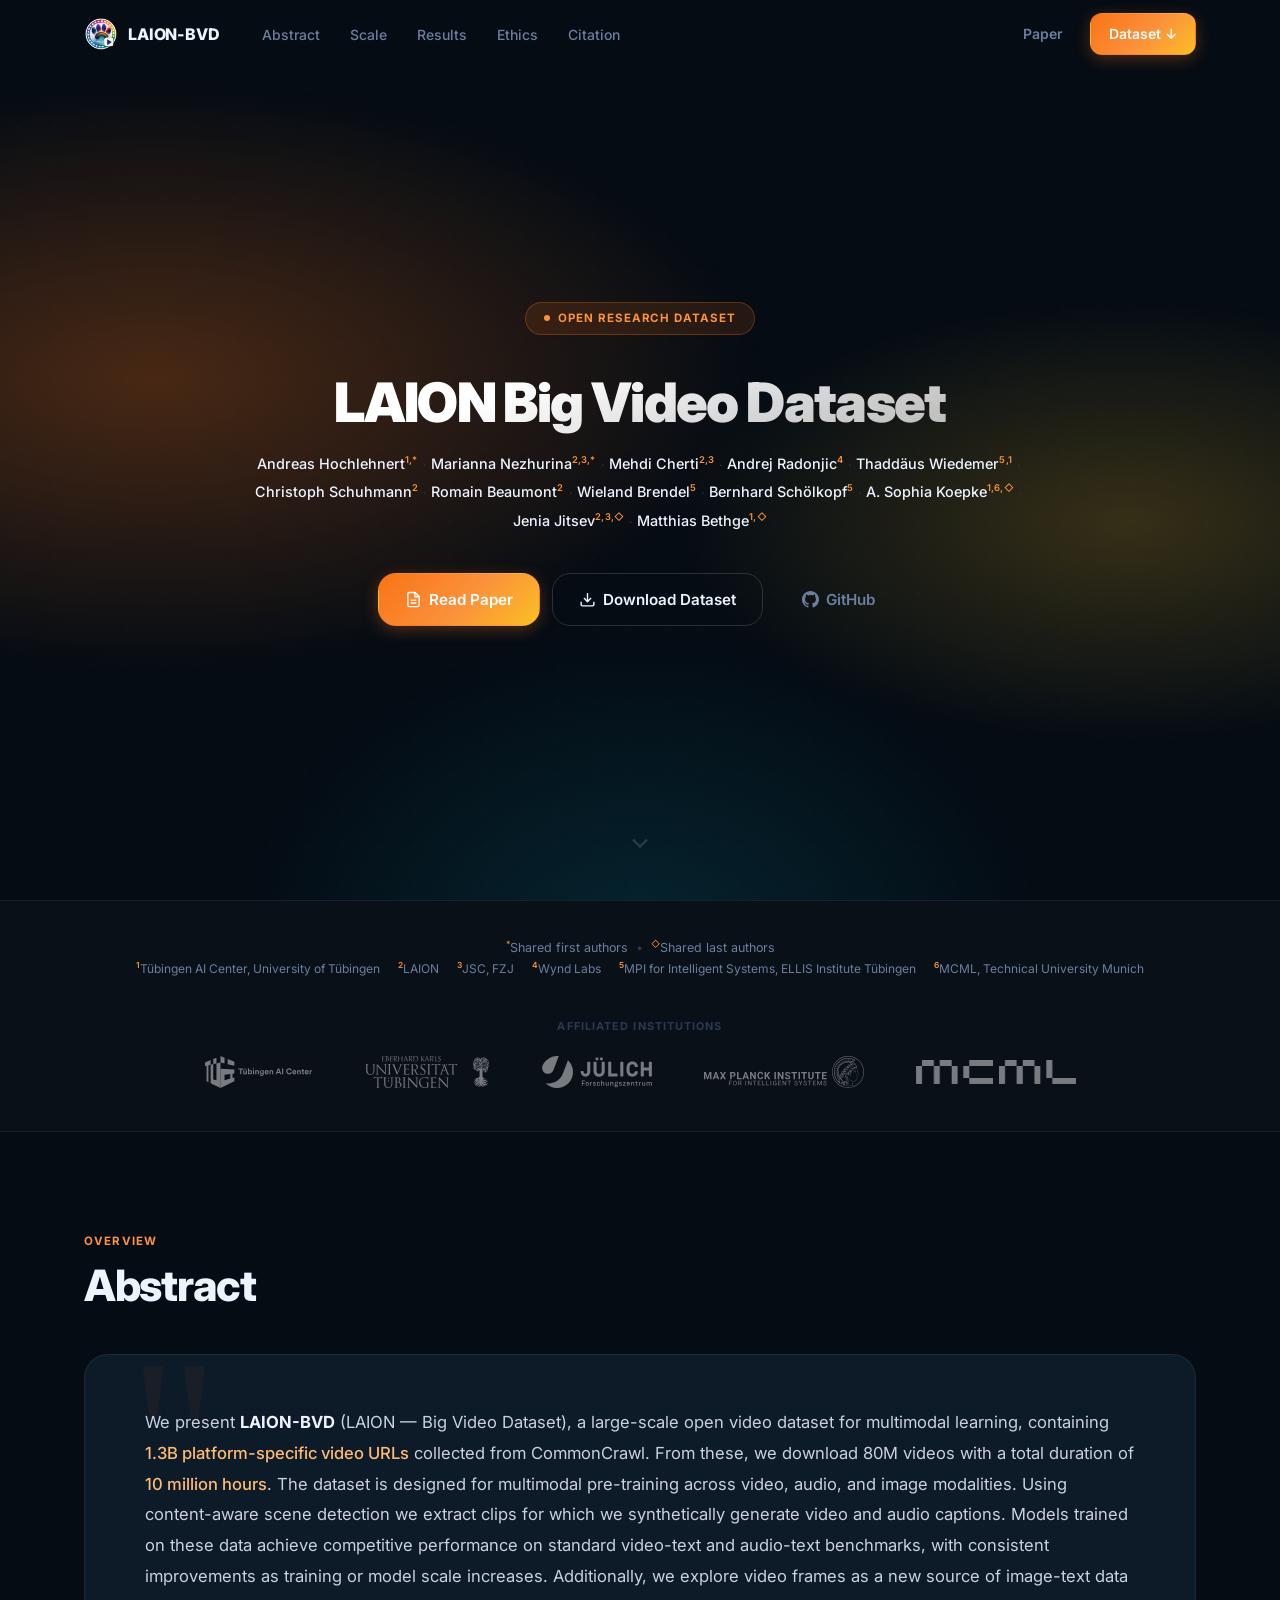
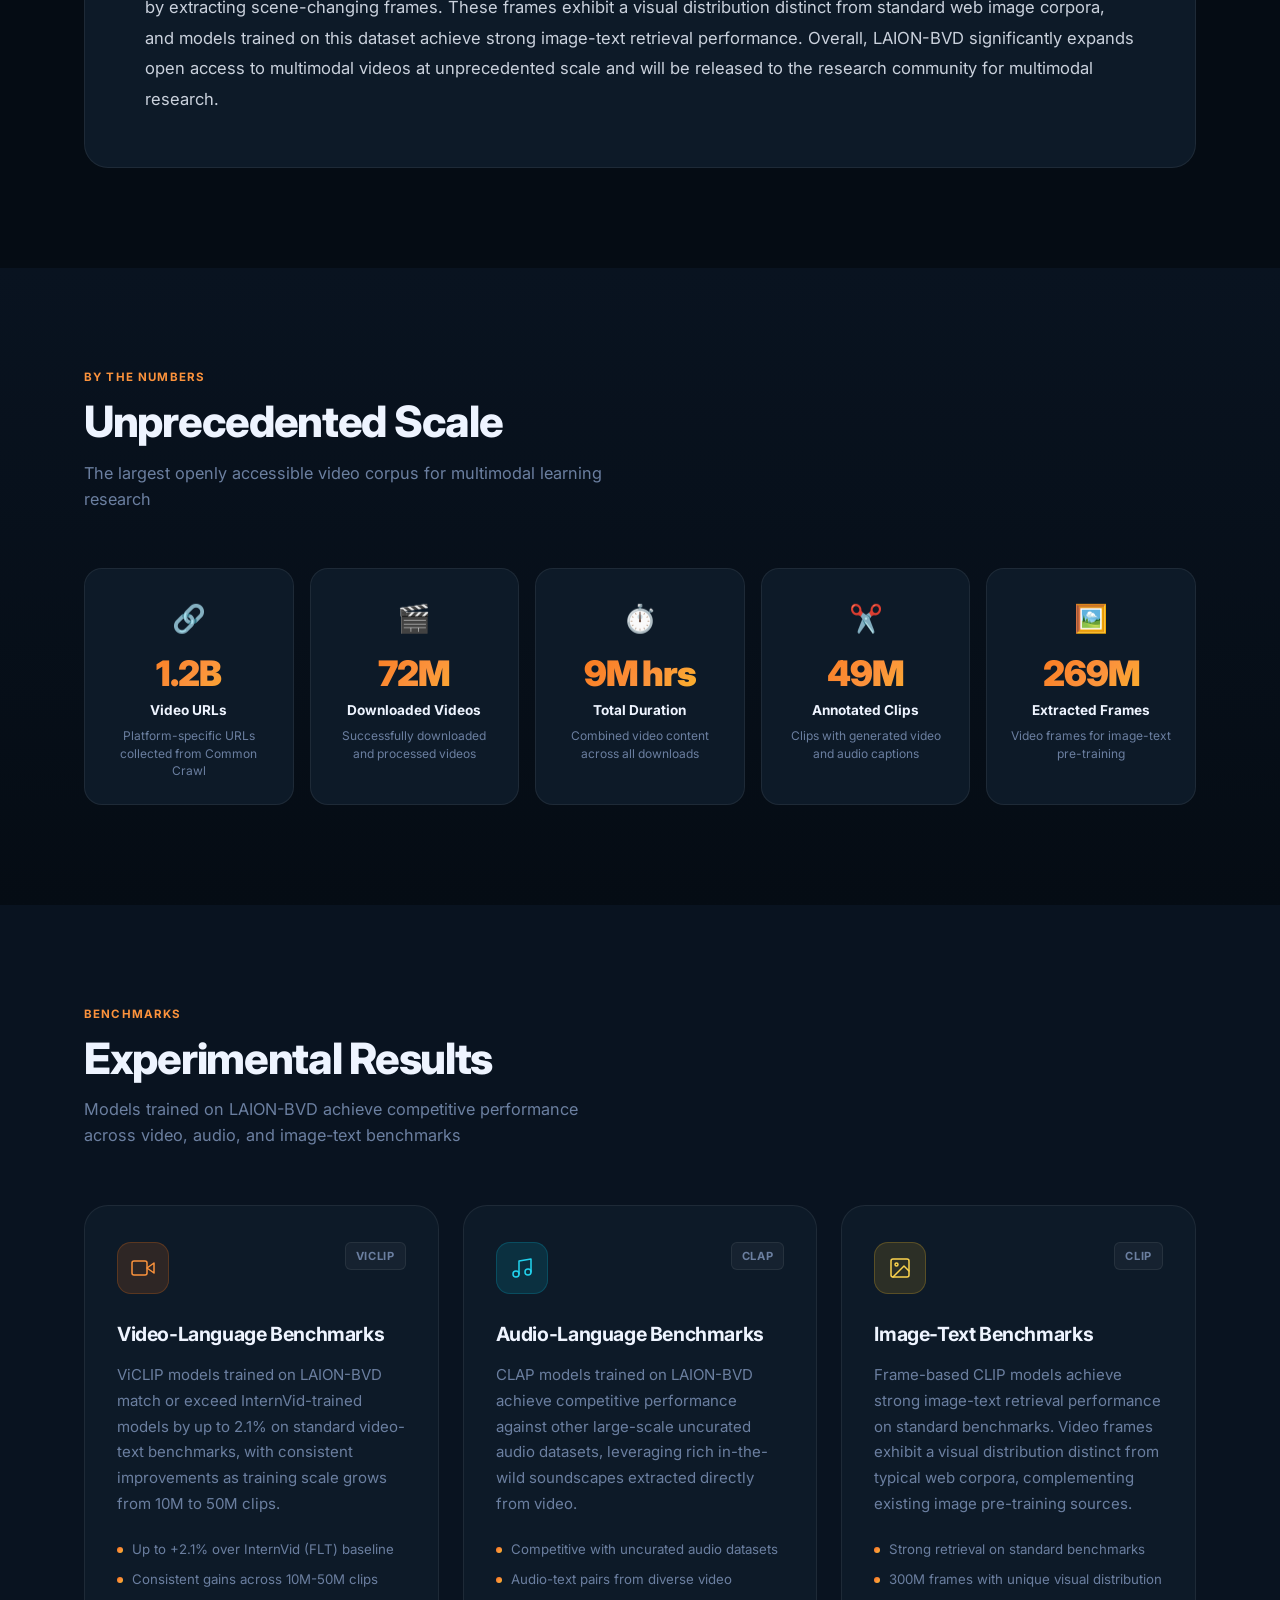
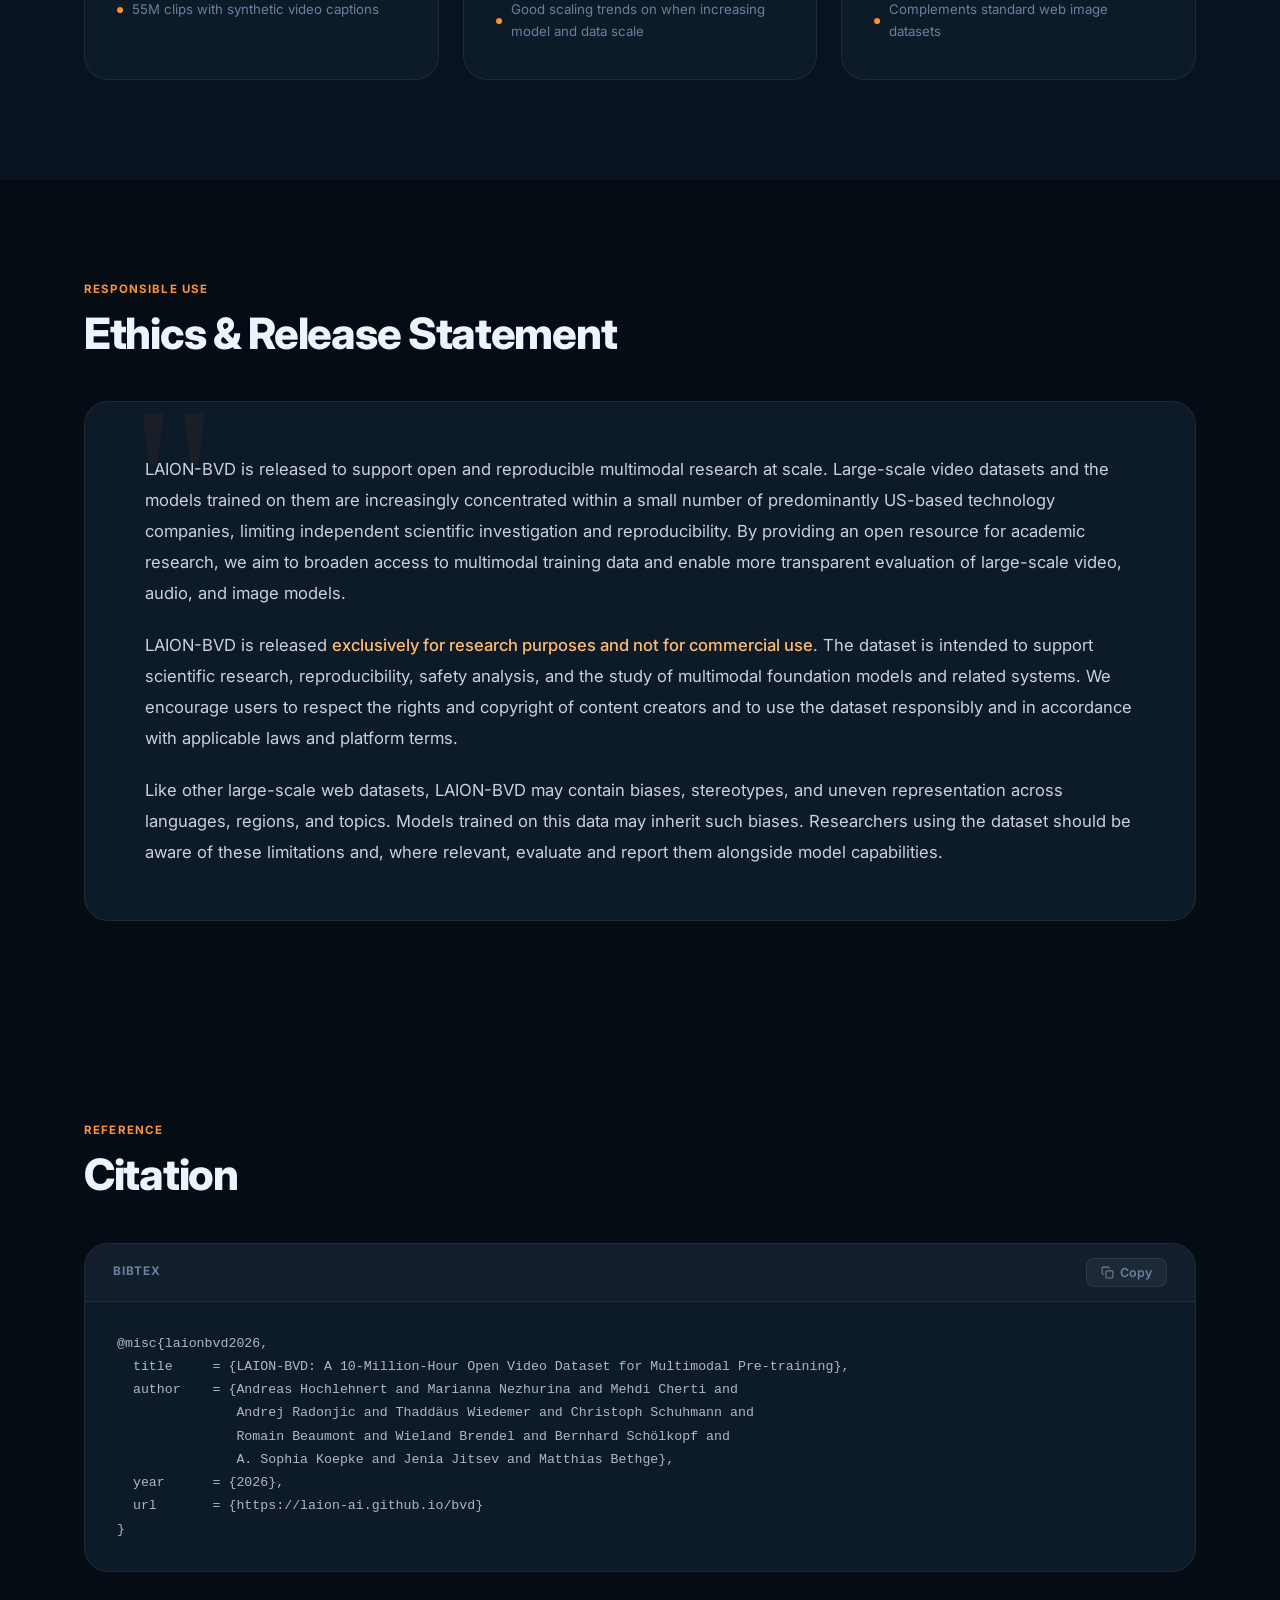
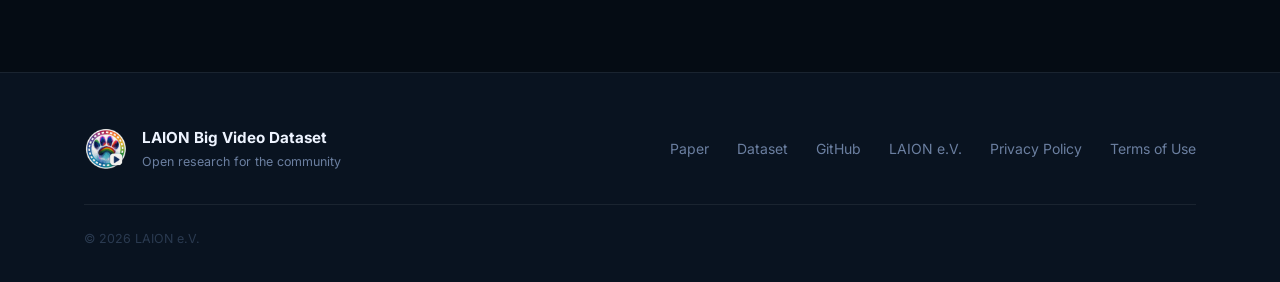
==== docs/index.html @ f49f0998 "Add project website for GitHub Pages" ====
<!DOCTYPE html>
<html lang="en">
<head>
    <meta charset="UTF-8">
    <meta name="viewport" content="width=device-width, initial-scale=1.0">
    <meta name="color-scheme" content="dark">
    <meta name="description" content="LAION Big Video Dataset - A 10-Million-Hour Open Video Dataset for Multimodal Pre-training">
    <title>LAION Big Video Dataset</title>
    <link rel="icon" type="image/png" href="logos/logo-128.png">
    <link rel="apple-touch-icon" href="logos/apple-touch-icon.png">
    <link rel="preconnect" href="https://fonts.googleapis.com">
    <link rel="preconnect" href="https://fonts.gstatic.com" crossorigin>
    <link href="https://fonts.googleapis.com/css2?family=Inter:wght@300;400;500;600;700;800;900&display=swap" rel="stylesheet">
    <link rel="stylesheet" href="style.css">
</head>
<body>

    <!-- ── Navbar ─────────────────────────────────── -->
    <nav class="navbar" id="navbar">
        <div class="nav-container">
            <a href="#hero" class="nav-brand">
                <img src="logos/logo-128.png" alt="LAION BVD" class="nav-logo">
                <span class="nav-wordmark">LAION-BVD</span>
            </a>
            <ul class="nav-menu" id="navMenu">
                <li><a href="#abstract"  class="nav-link">Abstract</a></li>
                <li><a href="#scale"   class="nav-link">Scale</a></li>
                <!-- <li><a href="#statistics" class="nav-link">Statistics</a></li> -->
                <li><a href="#results"   class="nav-link">Results</a></li>
                <li><a href="#ethics"    class="nav-link">Ethics</a></li>
                <li><a href="#citation"  class="nav-link">Citation</a></li>
            </ul>
            <div class="nav-actions">
                <a href="#" class="btn btn-ghost">Paper</a>
                <a href="download.html" class="btn btn-primary">Dataset&nbsp;↓</a>
            </div>
            <button class="nav-toggle" id="navToggle" aria-label="Toggle menu">
                <span></span><span></span><span></span>
            </button>
        </div>
    </nav>

    <!-- ── Hero ───────────────────────────────────── -->
    <section class="hero" id="hero">
        <div class="hero-glow"></div>
        <div class="hero-content">

            <div class="hero-badge reveal-fade">Open Research Dataset</div>

            <!-- <div class="hero-banner-wrap reveal-up">
                <img src="banner.png" alt="LAION Big Video Dataset" class="hero-banner">
            </div> -->

            <h1 class="hero-title reveal-up">LAION Big Video Dataset</h1>

            <!-- <p class="hero-subtitle reveal-up delay-2">
                A 10-Million-Hour Open Web Video Corpus for<br>
                Video, Audio, and Image-Text Pre-training
            </p> -->

            <div class="hero-authors reveal-up delay-1">
                <div class="authors-list">
                    <span class="author">Andreas Hochlehnert<sup>1,*</sup></span>
                    <span class="author-sep">&middot;</span>
                    <span class="author">Marianna Nezhurina<sup>2,3,*</sup></span>
                    <span class="author-sep">&middot;</span>
                    <span class="author">Mehdi Cherti<sup>2,3</sup></span>
                    <span class="author-sep">&middot;</span>
                    <span class="author">Andrej Radonjic<sup>4</sup></span>
                    <span class="author-sep">&middot;</span>
                    <span class="author">Thaddäus Wiedemer<sup>5,1</sup></span>
                    <span class="author-sep">&middot;</span>
                    <span class="author">Christoph Schuhmann<sup>2</sup></span>
                    <span class="author-sep">&middot;</span>
                    <span class="author">Romain Beaumont<sup>2</sup></span>
                    <span class="author-sep">&middot;</span>
                    <span class="author">Wieland Brendel<sup>5</sup></span>
                    <span class="author-sep">&middot;</span>
                    <span class="author">Bernhard Schölkopf<sup>5</sup></span>
                    <span class="author-sep">&middot;</span>
                    <span class="author">A. Sophia Koepke<sup>1,6,◇</sup></span>
                    <span class="author-sep">&middot;</span>
                    <span class="author">Jenia Jitsev<sup>2,3,◇</sup></span>
                    <span class="author-sep">&middot;</span>
                    <span class="author">Matthias Bethge<sup>1,◇</sup></span>
                </div>
                <!-- <div class="authors-note">
                    <span><sup>*</sup>Shared first authors</span>
                    <span class="authors-note-sep">&ensp;&bull;&ensp;</span>
                    <span><sup>◇</sup>Shared last authors</span>
                </div>
                <div class="authors-affils">
                    <span><sup>1</sup>Tübingen AI Center, University of Tübingen</span>
                    <span><sup>2</sup>LAION</span>
                    <span><sup>3</sup>JSC, FZJ</span>
                    <span><sup>4</sup>GRASS</span>
                    <span><sup>5</sup>MPI for Intelligent Systems, ELLIS Institute Tübingen</span>
                    <span><sup>6</sup>MCML, Technical University Munich</span>
                </div> -->
            </div>

            <!-- <div class="hero-animated reveal-up delay-5" aria-live="polite">
                <span class="anim-static">A dataset for</span>
                <span class="anim-phrase" id="animPhrase">models that see</span>
            </div> -->

            <div class="hero-cta reveal-up delay-2">
                <a href="#" class="btn btn-primary btn-lg">
                    <svg class="btn-icon" xmlns="http://www.w3.org/2000/svg" viewBox="0 0 24 24" fill="none" stroke="currentColor" stroke-width="2"><path d="M14 2H6a2 2 0 0 0-2 2v16a2 2 0 0 0 2 2h12a2 2 0 0 0 2-2V8z"/><polyline points="14 2 14 8 20 8"/><line x1="16" y1="13" x2="8" y2="13"/><line x1="16" y1="17" x2="8" y2="17"/></svg>
                    Read Paper
                </a>
                <a href="download.html" class="btn btn-outline btn-lg">
                    <svg class="btn-icon" xmlns="http://www.w3.org/2000/svg" viewBox="0 0 24 24" fill="none" stroke="currentColor" stroke-width="2"><path d="M21 15v4a2 2 0 0 1-2 2H5a2 2 0 0 1-2-2v-4"/><polyline points="7 10 12 15 17 10"/><line x1="12" y1="15" x2="12" y2="3"/></svg>
                    Download Dataset
                </a>
                <a href="https://github.com/LAION-AI/BVD" class="btn btn-ghost btn-lg">
                    <svg class="btn-icon" xmlns="http://www.w3.org/2000/svg" viewBox="0 0 24 24" fill="currentColor"><path d="M12 0C5.374 0 0 5.373 0 12c0 5.302 3.438 9.8 8.207 11.387.599.111.793-.261.793-.577v-2.234c-3.338.726-4.033-1.416-4.033-1.416-.546-1.387-1.333-1.756-1.333-1.756-1.089-.745.083-.729.083-.729 1.205.084 1.839 1.237 1.839 1.237 1.07 1.834 2.807 1.304 3.492.997.107-.775.418-1.305.762-1.604-2.665-.305-5.467-1.334-5.467-5.931 0-1.311.469-2.381 1.236-3.221-.124-.303-.535-1.524.117-3.176 0 0 1.008-.322 3.301 1.23A11.509 11.509 0 0 1 12 5.803c1.02.005 2.047.138 3.006.404 2.291-1.552 3.297-1.23 3.297-1.23.653 1.653.242 2.874.118 3.176.77.84 1.235 1.911 1.235 3.221 0 4.609-2.807 5.624-5.479 5.921.43.372.823 1.102.823 2.222v3.293c0 .319.192.694.801.576C20.566 21.797 24 17.3 24 12c0-6.627-5.373-12-12-12z"/></svg>
                    GitHub
                </a>
            </div>

        </div>
        <a href="#scale" class="scroll-cue" aria-label="Scroll down">
            <svg xmlns="http://www.w3.org/2000/svg" viewBox="0 0 24 24" fill="none" stroke="currentColor" stroke-width="2"><polyline points="6 9 12 15 18 9"/></svg>
        </a>
    </section>

    <!-- ── Affiliations ──────────────────────────── -->
    <div class="affil-strip">
        <div class="container">
            <div class="authors-note">
                <span><sup>*</sup>Shared first authors</span>
                <span class="authors-note-sep">&ensp;&bull;&ensp;</span>
                <span><sup>◇</sup>Shared last authors</span>
            </div>
            <div class="authors-affils" style="margin-bottom: 40px;">
                <span><sup>1</sup>Tübingen AI Center, University of Tübingen</span>
                <span><sup>2</sup>LAION</span>
                <span><sup>3</sup>JSC, FZJ</span>
                <span><sup>4</sup>Wynd Labs</span>
                <span><sup>5</sup>MPI for Intelligent Systems, ELLIS Institute Tübingen</span>
                <span><sup>6</sup>MCML, Technical University Munich</span>
            </div>
            <p class="affil-label">Affiliated Institutions</p>
            <div class="affil-logos">
                <a href="https://tuebingen.ai/" target="_blank" rel="noopener noreferrer"><img src="logos/logo-tueai.svg"                alt="Tübingen AI Center"      class="affil-logo"></a>
                <a href="https://uni-tuebingen.de/en/" target="_blank" rel="noopener noreferrer"><img src="logos/logo-uni-tue-red.svg"          alt="University of Tübingen"  class="affil-logo"></a>
                <!-- <img src="logos/laion-logo.svg"                alt="LAION"                   class="affil-logo affil-logo--color"> -->
                <a href="https://www.fz-juelich.de/en" target="_blank" rel="noopener noreferrer"><img src="logos/fz-juelich.svg"                alt="Forschungszentrum Jülich" class="affil-logo"></a>
                <!-- <img src="logos/grass-horizontal-logo.svg"     alt="GRASS"                   class="affil-logo"> -->
                <a href="https://is.mpg.de/en/" target="_blank" rel="noopener noreferrer"><img src="logos/logo-mpi-is-en-green.svg"      alt="MPI for Intelligent Systems" class="affil-logo"></a>
                <a href="https://mcml.ai/" target="_blank" rel="noopener noreferrer"><img src="logos/MCML_Logo_os.png"              alt="MCML"                    class="affil-logo"></a>
            </div>
        </div>
    </div>

    <!-- ── Abstract ───────────────────────────────── -->
    <section class="abstract-section" id="abstract">
        <div class="container">
            <p class="section-eyebrow">Overview</p>
            <h2 class="section-title">Abstract</h2>

            <div class="abstract-card reveal-up">
                <p>
                    We present <strong>LAION-BVD</strong> (LAION &mdash; Big Video Dataset), a large-scale open video dataset for multimodal learning, containing <em>1.3B platform-specific video URLs</em> collected from CommonCrawl. From these, we download 80M videos with a total duration of <em>10 million hours</em>. The dataset is designed for multimodal pre-training across video, audio, and image modalities.
                    Using content-aware scene detection we extract clips for which we synthetically generate video and audio captions. Models trained on these data achieve competitive performance on standard video-text and audio-text benchmarks, with consistent improvements as training or model scale increases.
                    Additionally, we explore video frames as a new source of image-text data by extracting scene-changing frames. These frames exhibit a visual distribution distinct from standard web image corpora, and models trained on this dataset achieve strong image-text retrieval performance.
                    Overall, LAION-BVD significantly expands open access to multimodal videos at unprecedented scale and will be released to the research community for multimodal research.
                </p>
            </div>
        </div>
    </section>

    <!-- ── Stats ──────────────────────────────────── -->
    <section class="stats-section" id="scale">
        <div class="container">
            <p class="section-eyebrow">By the Numbers</p>
            <h2 class="section-title">Unprecedented Scale</h2>
            <p class="section-desc">The largest openly accessible video corpus for multimodal learning research</p>

            <div class="stats-grid">
                <div class="stat-card reveal-up">
                    <div class="stat-emoji">🔗</div>
                    <div class="stat-number" data-val="1.3" data-dec="1" data-suffix="B">0</div>
                    <div class="stat-label">Video URLs</div>
                    <p class="stat-desc">Platform-specific URLs collected from Common Crawl</p>
                </div>
                <div class="stat-card reveal-up delay-1">
                    <div class="stat-emoji">🎬</div>
                    <div class="stat-number" data-val="80" data-suffix="M">0</div>
                    <div class="stat-label">Downloaded Videos</div>
                    <p class="stat-desc">Successfully downloaded and processed videos</p>
                </div>
                <div class="stat-card reveal-up delay-2">
                    <div class="stat-emoji">⏱️</div>
                    <div class="stat-number" data-val="10" data-suffix="M hrs">0</div>
                    <div class="stat-label">Total Duration</div>
                    <p class="stat-desc">Combined video content across all downloads</p>
                </div>
                <div class="stat-card reveal-up delay-3">
                    <div class="stat-emoji">✂️</div>
                    <div class="stat-number" data-val="55" data-suffix="M">0</div>
                    <div class="stat-label">Annotated Clips</div>
                    <p class="stat-desc">Clips with generated video and audio captions</p>
                </div>
                <div class="stat-card reveal-up delay-4">
                    <div class="stat-emoji">🖼️</div>
                    <div class="stat-number" data-val="300" data-suffix="M">0</div>
                    <div class="stat-label">Extracted Frames</div>
                    <p class="stat-desc">Video frames for image-text pre-training</p>
                </div>
            </div>
        </div>
    </section>
    <!-- ── Dataset Statistics ────────────────────── -->
    <!-- 
    <section class="abstract-section" id="statistics">
        <div class="container">
            <p class="section-eyebrow">Dataset</p>
            <h2 class="section-title">Dataset Statistics</h2>
            <div class="reveal-up" style="text-align:center; margin-top:2rem;">
                <img src="images/stats_inverted.svg" alt="LAION-BVD dataset statistics" style="max-width:100%; height:auto;">
            </div>
        </div>
    </section> -->

    <!-- ── Features ───────────────────────────────── -->
    <section class="features-section" id="results">
        <div class="container">
            <p class="section-eyebrow">Benchmarks</p>
            <h2 class="section-title">Experimental Results</h2>
            <p class="section-desc">Models trained on LAION-BVD achieve competitive performance across video, audio, and image-text benchmarks</p>

            <div class="features-grid">

                <div class="feature-card reveal-up">
                    <div class="feature-top">
                        <div class="feature-icon feat-video">
                            <svg xmlns="http://www.w3.org/2000/svg" viewBox="0 0 24 24" fill="none" stroke="currentColor" stroke-width="1.5" stroke-linecap="round" stroke-linejoin="round"><polygon points="23 7 16 12 23 17 23 7"/><rect x="1" y="5" width="15" height="14" rx="2" ry="2"/></svg>
                        </div>
                        <span class="feature-tag">ViCLIP</span>
                    </div>
                    <h3>Video-Language Benchmarks</h3>
                    <p>ViCLIP models trained on LAION-BVD match or exceed InternVid-trained models by up to 2.1% on standard video-text benchmarks, with consistent improvements as training scale grows from 10M to 50M clips.</p>
                    <ul class="feature-bullets">
                        <li>Up to +2.1% over InternVid (FLT) baseline</li>
                        <li>Consistent gains across 10M-50M clips</li>
                        <li>55M clips with synthetic video captions</li>
                    </ul>
                </div>

                <div class="feature-card reveal-up delay-1">
                    <div class="feature-top">
                        <div class="feature-icon feat-audio">
                            <svg xmlns="http://www.w3.org/2000/svg" viewBox="0 0 24 24" fill="none" stroke="currentColor" stroke-width="1.5" stroke-linecap="round" stroke-linejoin="round"><path d="M9 18V5l12-2v13"/><circle cx="6" cy="18" r="3"/><circle cx="18" cy="16" r="3"/></svg>
                        </div>
                        <span class="feature-tag">CLAP</span>
                    </div>
                    <h3>Audio-Language Benchmarks</h3>
                    <p>CLAP models trained on LAION-BVD achieve competitive performance against other large-scale uncurated audio datasets, leveraging rich in-the-wild soundscapes extracted directly from video.</p>
                    <ul class="feature-bullets">
                        <li>Competitive with uncurated audio datasets</li>
                        <li>Audio-text pairs from diverse video</li>
                        <li>Good scaling trends on when increasing model and data scale</li>
                    </ul>
                </div>

                <div class="feature-card reveal-up delay-2">
                    <div class="feature-top">
                        <div class="feature-icon feat-image">
                            <svg xmlns="http://www.w3.org/2000/svg" viewBox="0 0 24 24" fill="none" stroke="currentColor" stroke-width="1.5" stroke-linecap="round" stroke-linejoin="round"><rect x="3" y="3" width="18" height="18" rx="2" ry="2"/><circle cx="8.5" cy="8.5" r="1.5"/><polyline points="21 15 16 10 5 21"/></svg>
                        </div>
                        <span class="feature-tag">CLIP</span>
                    </div>
                    <h3>Image-Text Benchmarks</h3>
                    <p>Frame-based CLIP models achieve strong image-text retrieval performance on standard benchmarks. Video frames exhibit a visual distribution distinct from typical web corpora, complementing existing image pre-training sources.</p>
                    <ul class="feature-bullets">
                        <li>Strong retrieval on standard benchmarks</li>
                        <li>300M frames with unique visual distribution</li>
                        <li>Complements standard web image datasets</li>
                    </ul>
                </div>

            </div>
        </div>
    </section>

    <!-- ── Ethics ────────────────────────────────── -->
    <section class="abstract-section" id="ethics">
        <div class="container">
            <p class="section-eyebrow">Responsible Use</p>
            <h2 class="section-title">Ethics &amp; Release Statement</h2>

            <div class="abstract-card reveal-up">
                <p>
                    LAION-BVD is released to support open and reproducible multimodal research at scale. Large-scale video datasets and the models trained on them are increasingly concentrated within a small number of predominantly US-based technology companies, limiting independent scientific investigation and reproducibility. By providing an open resource for academic research, we aim to broaden access to multimodal training data and enable more transparent evaluation of large-scale video, audio, and image models.
                </p>
                <p style="margin-top: 1rem;">
                    LAION-BVD is released <em>exclusively for research purposes and not for commercial use</em>. The dataset is intended to support scientific research, reproducibility, safety analysis, and the study of multimodal foundation models and related systems. We encourage users to respect the rights and copyright of content creators and to use the dataset responsibly and in accordance with applicable laws and platform terms.
                </p>
                <p style="margin-top: 1rem;">
                    Like other large-scale web datasets, LAION-BVD may contain biases, stereotypes, and uneven representation across languages, regions, and topics. Models trained on this data may inherit such biases. Researchers using the dataset should be aware of these limitations and, where relevant, evaluate and report them alongside model capabilities.
                </p>
            </div>
        </div>
    </section>

    <!-- ── Citation ───────────────────────────────── -->
    <section class="citation-section" id="citation">
        <div class="container">
            <p class="section-eyebrow">Reference</p>
            <h2 class="section-title">Citation</h2>

            <div class="citation-card reveal-up">
                <div class="citation-header">
                    <span class="citation-lang">BibTeX</span>
                    <button class="copy-btn" id="copyBtn">
                        <svg xmlns="http://www.w3.org/2000/svg" viewBox="0 0 24 24" fill="none" stroke="currentColor" stroke-width="2"><rect x="9" y="9" width="13" height="13" rx="2" ry="2"/><path d="M5 15H4a2 2 0 0 1-2-2V4a2 2 0 0 1 2-2h9a2 2 0 0 1 2 2v1"/></svg>
                        Copy
                    </button>
                </div>
                <pre class="citation-pre" id="citationCode">@misc{laionbvd2026,
  title     = {LAION-BVD: A 10-Million-Hour Open Video Dataset for Multimodal Pre-training},
  author    = {Andreas Hochlehnert and Marianna Nezhurina and Mehdi Cherti and
               Andrej Radonjic and Thaddäus Wiedemer and Christoph Schuhmann and
               Romain Beaumont and Wieland Brendel and Bernhard Schölkopf and
               A. Sophia Koepke and Jenia Jitsev and Matthias Bethge},
  year      = {2026},
  url       = {https://laion-ai.github.io/bvd}
}</pre>
            </div>
        </div>
    </section>

    <!-- ── Footer ─────────────────────────────────── -->
    <footer class="footer">
        <div class="container">
            <div class="footer-body">
                <div class="footer-brand">
                    <img src="logos/logo-128.png" alt="LAION BVD" class="footer-logo">
                    <div>
                        <div class="footer-name">LAION Big Video Dataset</div>
                        <div class="footer-tagline">Open research for the community</div>
                    </div>
                </div>
                <nav class="footer-links">
                    <a href="#">Paper</a>
                    <a href="download.html">Dataset</a>
                    <a href="https://github.com/LAION-AI/BVD">GitHub</a>
                    <a href="https://laion.ai">LAION e.V.</a>
                    <a href="https://github.com/LAION-AI/BVD/blob/main/assets/bvd_privacy_policy.pdf" target="_blank" rel="noopener noreferrer">Privacy Policy</a>
                    <a href="https://github.com/LAION-AI/BVD/blob/main/assets/bvd_terms_of_use.pdf" target="_blank" rel="noopener noreferrer">Terms of Use</a>
                </nav>
            </div>
            <div class="footer-rule">
                <span>&copy; 2026 LAION e.V.</span>
            </div>
        </div>
    </footer>

    <script src="main.js"></script>
</body>
</html>
---- docs/style.css ----
/* ==========================================================
   LAION Big Video Dataset — Stylesheet
   ========================================================== */

/* ── Variables ─────────────────────────────────────────── */
:root {
    color-scheme: dark;
    --bg:           #050c14;
    --surface:      #091320;
    --card:         #0d1a28;
    --card-hover:   #122030;
    --border:       rgba(255,255,255,0.07);
    --border-hi:    rgba(255,255,255,0.14);

    --text:         #eef4ff;
    --text-muted:   #6b7fa0;
    --text-dim:     #2a3a50;

    --orange:       #f97316;
    --amber:        #fb923c;
    --gold:         #fbbf24;
    --teal:         #22d3ee;

    --grad:         linear-gradient(135deg, #f97316 0%, #fb923c 55%, #fbbf24 100%);
    --grad-soft:    linear-gradient(135deg, rgba(249,115,22,.18), rgba(251,146,60,.12), rgba(251,191,36,.08));

    --r:            12px;
    --r-lg:         18px;
    --r-xl:         24px;

    --font:         'Inter', -apple-system, BlinkMacSystemFont, 'Segoe UI', sans-serif;
    --nav-h:        68px;
    --width:        1160px;
}

/* ── Reset ─────────────────────────────────────────────── */
*, *::before, *::after { box-sizing: border-box; margin: 0; padding: 0; }

html { scroll-behavior: smooth; }

body {
    font-family: var(--font);
    background: var(--bg);
    color: var(--text);
    line-height: 1.65;
    -webkit-font-smoothing: antialiased;
    overflow-x: hidden;
}

/* ── Dot-grid texture ──────────────────────────────────── */
body::before {
    content: '';
    position: fixed;
    inset: 0;
    background-image: radial-gradient(rgba(255,255,255,.022) 1px, transparent 1px);
    background-size: 36px 36px;
    pointer-events: none;
    z-index: 0;
}

/* ── Utility ───────────────────────────────────────────── */
.container {
    max-width: var(--width);
    margin: 0 auto;
    padding: 0 24px;
}

a { color: inherit; text-decoration: none; }

/* ==========================================================
   NAVBAR
   ========================================================== */
.navbar {
    position: fixed;
    inset: 0 0 auto 0;
    height: var(--nav-h);
    z-index: 900;
    transition: background .3s, box-shadow .3s;
}

.navbar.scrolled {
    background: rgba(5,12,20,.88);
    backdrop-filter: blur(22px);
    -webkit-backdrop-filter: blur(22px);
    box-shadow: 0 1px 0 var(--border);
}

.nav-container {
    max-width: var(--width);
    margin: 0 auto;
    padding: 0 24px;
    height: 100%;
    display: flex;
    align-items: center;
    gap: 28px;
}

.nav-brand {
    display: flex;
    align-items: center;
    gap: 10px;
    flex-shrink: 0;
}

.nav-logo {
    width: 34px;
    height: 34px;
    object-fit: contain;
}

.nav-wordmark {
    font-weight: 800;
    font-size: 1rem;
    letter-spacing: -.01em;
}

.nav-menu {
    display: flex;
    list-style: none;
    gap: 2px;
    flex: 1;
}

.nav-link {
    padding: 6px 14px;
    border-radius: 8px;
    font-size: .875rem;
    font-weight: 500;
    color: var(--text-muted);
    transition: color .2s, background .2s;
}
.nav-link:hover { color: var(--text); background: rgba(255,255,255,.05); }

.nav-actions { display: flex; gap: 8px; }

.nav-toggle {
    display: none;
    flex-direction: column;
    gap: 5px;
    background: none;
    border: none;
    cursor: pointer;
    padding: 6px;
}
.nav-toggle span {
    display: block;
    width: 22px;
    height: 2px;
    background: var(--text);
    border-radius: 2px;
    transition: transform .3s, opacity .3s;
}
.nav-toggle.open span:nth-child(1) { transform: translateY(7px) rotate(45deg); }
.nav-toggle.open span:nth-child(2) { opacity: 0; }
.nav-toggle.open span:nth-child(3) { transform: translateY(-7px) rotate(-45deg); }

/* ==========================================================
   BUTTONS
   ========================================================== */
.btn {
    display: inline-flex;
    align-items: center;
    gap: 7px;
    padding: 8px 18px;
    border-radius: var(--r);
    font-family: var(--font);
    font-size: .875rem;
    font-weight: 600;
    cursor: pointer;
    transition: all .2s;
    border: 1px solid transparent;
    white-space: nowrap;
    position: relative;
}

.btn-icon { width: 15px; height: 15px; flex-shrink: 0; }

.btn-primary {
    background: var(--grad);
    color: #fff;
    box-shadow: 0 4px 16px rgba(249,115,22,.3);
}
.btn-primary:hover { opacity: .88; transform: translateY(-1px); box-shadow: 0 8px 28px rgba(249,115,22,.45); }

.btn-outline {
    background: transparent;
    border-color: var(--border-hi);
    color: var(--text);
}
.btn-outline:hover { background: rgba(255,255,255,.05); border-color: rgba(255,255,255,.28); transform: translateY(-1px); }

.btn-ghost {
    background: transparent;
    color: var(--text-muted);
}
.btn-ghost:hover { color: var(--text); background: rgba(255,255,255,.05); }

.btn-lg {
    padding: 13px 26px;
    font-size: .95rem;
    border-radius: var(--r-lg);
}
.btn-lg .btn-icon { width: 17px; height: 17px; }

/* ==========================================================
   HERO
   ========================================================== */
.hero {
    position: relative;
    min-height: 100vh;
    display: flex;
    flex-direction: column;
    align-items: center;
    justify-content: center;
    overflow: hidden;
    padding: calc(var(--nav-h) + 56px) 24px 96px;
    z-index: 1;
}

.hero-glow {
    position: absolute;
    inset: 0;
    background:
        radial-gradient(ellipse 80% 55% at 12% 42%, rgba(249,115,22,.28) 0%, transparent 60%),
        radial-gradient(ellipse 65% 45% at 88% 58%, rgba(251,191,36,.2) 0%, transparent 55%),
        radial-gradient(ellipse 55% 60% at 50% 105%, rgba(6,182,212,.15) 0%, transparent 58%);
    pointer-events: none;
}

.hero-content {
    position: relative;
    text-align: center;
    max-width: 860px;
    width: 100%;
    display: flex;
    flex-direction: column;
    align-items: center;
}

/* badge */
.hero-badge {
    display: inline-flex;
    align-items: center;
    gap: 8px;
    padding: 6px 18px;
    border-radius: 100px;
    font-size: .72rem;
    font-weight: 700;
    letter-spacing: .08em;
    text-transform: uppercase;
    color: #fb923c;
    background: rgba(249,115,22,.12);
    border: 1px solid rgba(249,115,22,.28);
    margin-bottom: 36px;
}
.hero-badge::before {
    content: '';
    width: 6px; height: 6px;
    border-radius: 50%;
    background: #fb923c;
    animation: pulse-dot 2s infinite;
}
@keyframes pulse-dot {
    0%,100% { opacity: 1; transform: scale(1); }
    50%      { opacity: .5; transform: scale(.7); }
}

/* banner */
.hero-banner-wrap { margin-bottom: 44px; }

.hero-banner {
    max-width: 100%;
    width: 680px;
    border-radius: var(--r-xl);
    box-shadow:
        0 40px 90px rgba(0,0,0,.55),
        0 0 0 1px rgba(255,255,255,.06),
        0 0 70px rgba(249,115,22,.12);
    display: block;
}

/* title */
.hero-title {
    font-size: clamp(2rem, 5vw, 3.4rem);
    padding: 2px;
    font-weight: 900;
    letter-spacing: -.03em;
    line-height: 1.08;
    margin-bottom: 18px;
    background: linear-gradient(160deg, #fff 30%, rgba(255,255,255,.7) 100%);
    -webkit-background-clip: text;
    background-clip: text;
    -webkit-text-fill-color: transparent;
}

/* subtitle */
.hero-subtitle {
    font-size: clamp(.95rem, 2vw, 1.18rem);
    color: var(--text-muted);
    font-weight: 400;
    line-height: 1.65;
    margin-bottom: 44px;
}

/* ── animated text ── */
.hero-animated {
    display: flex;
    flex-direction: column;
    align-items: center;
    gap: 6px;
    margin-bottom: 44px;
}

.anim-static {
    font-size: 1rem; /* clamp(.85rem, 1.6vw, 1rem); */
    font-weight: 500;
    /* color: var(--text-muted); */
    letter-spacing: .04em;
    text-transform: uppercase;
}

.anim-phrase {
    display: block;
    font-size: clamp(1.5rem, 3.8vw, 2.4rem);
    font-weight: 800;
    letter-spacing: -.02em;
    white-space: nowrap;
    background: var(--grad);
    -webkit-background-clip: text;
    background-clip: text;
    -webkit-text-fill-color: transparent;
    opacity: 1;
    transform: translateY(0);
    transition: opacity .32s ease, transform .32s ease;
}

.anim-phrase.ph-exit {
    opacity: 0;
    transform: translateY(-18px);
}

.anim-phrase.ph-reset {
    opacity: 0;
    transform: translateY(18px);
    transition: none;
}

/* cta row */
.hero-cta {
    display: flex;
    gap: 12px;
    justify-content: center;
    flex-wrap: wrap;
}

/* authors block */
.hero-authors {
    margin-bottom: 40px;
    display: flex;
    flex-direction: column;
    align-items: center;
    gap: 10px;
    max-width: 780px;
}

.authors-list {
    display: flex;
    flex-wrap: wrap;
    justify-content: center;
    align-items: baseline;
    gap: 4px 2px;
    font-size: .9rem;
    line-height: 1.7;
}

.author {
    white-space: nowrap;
    color: var(--text);
    font-weight: 500;
}
.author sup {
    font-size: .65em;
    color: #fb923c;
    font-weight: 600;
    letter-spacing: .02em;
}

.author-sep {
    color: var(--text-dim);
    font-size: .75rem;
    padding: 0 3px;
}

.authors-note {
    font-size: .78rem;
    color: var(--text-muted);
    display: flex;
    align-items: center;
    flex-wrap: wrap;
    justify-content: center;
    gap: 2px;
}
.authors-note sup { font-size: .7em; color: #fb923c; }
.authors-note-sep { color: var(--text-dim); }

.authors-affils {
    display: flex;
    flex-wrap: wrap;
    justify-content: center;
    gap: 4px 18px;
    font-size: .75rem;
    color: var(--text-muted);
    line-height: 1.6;
    text-align: center;
}
.authors-affils sup { font-size: .7em; color: #fb923c; font-weight: 600; }

/* scroll cue */
.scroll-cue {
    position: absolute;
    bottom: 36px;
    left: 50%;
    transform: translateX(-50%);
    color: var(--text-dim);
    animation: cue-bounce 2.2s ease-in-out infinite;
}
.scroll-cue svg { width: 28px; height: 28px; }
@keyframes cue-bounce {
    0%,100% { transform: translateX(-50%) translateY(0); opacity: .5; }
    50%      { transform: translateX(-50%) translateY(9px); opacity: 1; }
}

/* ==========================================================
   SECTION SHARED
   ========================================================== */
.section-eyebrow {
    font-size: .72rem;
    font-weight: 700;
    letter-spacing: .1em;
    text-transform: uppercase;
    color: #fb923c;
    margin-bottom: 10px;
}

.section-title {
    font-size: clamp(1.8rem, 3.8vw, 2.7rem);
    font-weight: 800;
    letter-spacing: -.03em;
    line-height: 1.13;
    margin-bottom: 14px;
}

.section-desc {
    font-size: 1.02rem;
    color: var(--text-muted);
    max-width: 540px;
    line-height: 1.6;
}

/* ==========================================================
   AFFILIATIONS
   ========================================================== */
.affil-strip {
    position: relative;
    z-index: 1;
    padding: 36px 0;
    border-top: 1px solid var(--border);
    border-bottom: 1px solid var(--border);
    background: rgba(255,255,255,.018);
}

.affil-label {
    font-size: .68rem;
    font-weight: 700;
    letter-spacing: .1em;
    text-transform: uppercase;
    color: var(--text-dim);
    text-align: center;
    margin-bottom: 20px;
}

.affil-logos {
    display: flex;
    align-items: center;
    justify-content: center;
    flex-wrap: wrap;
    gap: 36px 52px;
}

.affil-logo {
    height: 32px;
    width: auto;
    max-width: 160px;
    object-fit: contain;
    filter: brightness(0) invert(1);
    opacity: .45;
    transition: opacity .2s, filter .2s;
}
.affil-logo:hover {
    opacity: .75;
}

.affil-logo--color {
    filter: none;
    opacity: .7;
    border-radius: 8px;
}
.affil-logo--color:hover {
    opacity: 1;
}

/* ==========================================================
   STATS
   ========================================================== */
.stats-section {
    position: relative;
    z-index: 1;
    padding: 100px 0;
    background: linear-gradient(180deg, var(--surface) 0%, var(--bg) 100%);
}

.stats-grid {
    display: grid;
    grid-template-columns: repeat(5, 1fr);
    gap: 16px;
    margin-top: 56px;
}

@media (max-width: 1000px) {
    .stats-grid { grid-template-columns: repeat(3, 1fr); }
}

.stat-card {
    position: relative;
    background: var(--card);
    border: 1px solid var(--border);
    border-radius: var(--r-lg);
    padding: 28px 20px 24px;
    text-align: center;
    overflow: hidden;
    transition: transform .3s, border-color .3s, box-shadow .3s;
}

.stat-card::after {
    content: '';
    position: absolute;
    inset: 0 0 auto 0;
    height: 2px;
    background: var(--grad);
    opacity: 0;
    transition: opacity .3s;
}

.stat-card:hover {
    transform: translateY(-5px);
    border-color: var(--border-hi);
    box-shadow: 0 20px 44px rgba(0,0,0,.35);
}
.stat-card:hover::after { opacity: 1; }

.stat-emoji { font-size: 1.7rem; margin-bottom: 14px; }

.stat-number {
    display: block;
    font-size: 2.2rem;
    font-weight: 900;
    letter-spacing: -.03em;
    line-height: 1;
    margin-bottom: 8px;
    background: var(--grad);
    -webkit-background-clip: text;
    background-clip: text;
    -webkit-text-fill-color: transparent;
}

.stat-label {
    font-size: .85rem;
    font-weight: 700;
    color: var(--text);
    margin-bottom: 6px;
}

.stat-card .stat-desc {
    font-size: .75rem;
    color: var(--text-muted);
    line-height: 1.45;
    max-width: none;
}

/* ==========================================================
   ABSTRACT
   ========================================================== */
.abstract-section {
    position: relative;
    z-index: 1;
    padding: 100px 0;
}

.abstract-card {
    position: relative;
    background: var(--card);
    border: 1px solid var(--border);
    border-radius: var(--r-xl);
    padding: 52px 60px;
    margin-top: 44px;
    overflow: hidden;
}

.abstract-card::before {
    content: '"';
    position: absolute;
    top: -28px;
    left: 44px;
    font-size: 220px;
    line-height: 1;
    color: rgba(249,115,22,.055);
    font-family: Georgia, 'Times New Roman', serif;
    pointer-events: none;
    user-select: none;
}

.abstract-card p {
    font-size: 1.04rem;
    line-height: 1.85;
    color: rgba(238,244,255,.84);
    margin-bottom: 22px;
    position: relative;
}
.abstract-card p:last-child { margin-bottom: 0; }

.abstract-card strong { color: var(--text); font-weight: 700; }
.abstract-card em     { font-style: normal; color: #fdba74; font-weight: 500; }

/* ==========================================================
   FEATURES
   ========================================================== */
.features-section {
    position: relative;
    z-index: 1;
    padding: 100px 0;
    background: var(--surface);
}

.features-grid {
    display: grid;
    grid-template-columns: repeat(3, 1fr);
    gap: 24px;
    margin-top: 56px;
}

.feature-card {
    background: var(--card);
    border: 1px solid var(--border);
    border-radius: var(--r-xl);
    padding: 36px 32px;
    transition: transform .3s, border-color .3s, box-shadow .3s;
}
.feature-card:hover {
    transform: translateY(-6px);
    border-color: var(--border-hi);
    box-shadow: 0 28px 56px rgba(0,0,0,.35);
}

.feature-top {
    display: flex;
    align-items: flex-start;
    justify-content: space-between;
    margin-bottom: 24px;
}

.feature-icon {
    width: 52px; height: 52px;
    border-radius: 14px;
    display: flex;
    align-items: center;
    justify-content: center;
}
.feature-icon svg { width: 24px; height: 24px; }

.feat-video {
    background: rgba(249,115,22,.14);
    border: 1px solid rgba(249,115,22,.22);
    color: #fb923c;
}
.feat-audio {
    background: rgba(6,182,212,.14);
    border: 1px solid rgba(6,182,212,.22);
    color: #22d3ee;
}
.feat-image {
    background: rgba(251,191,36,.13);
    border: 1px solid rgba(251,191,36,.22);
    color: #fcd34d;
}

.feature-tag {
    font-size: .7rem;
    font-weight: 700;
    letter-spacing: .06em;
    text-transform: uppercase;
    padding: 4px 10px;
    border-radius: 6px;
    background: rgba(255,255,255,.04);
    border: 1px solid var(--border);
    color: var(--text-muted);
}

.feature-card h3 {
    font-size: 1.22rem;
    font-weight: 700;
    letter-spacing: -.02em;
    margin-bottom: 12px;
}

.feature-card p {
    font-size: .94rem;
    color: var(--text-muted);
    line-height: 1.72;
    margin-bottom: 22px;
}

.feature-bullets {
    list-style: none;
    display: flex;
    flex-direction: column;
    gap: 8px;
}
.feature-bullets li {
    display: flex;
    align-items: center;
    gap: 9px;
    font-size: .83rem;
    color: var(--text-muted);
}
.feature-bullets li::before {
    content: '';
    flex-shrink: 0;
    width: 6px; height: 6px;
    border-radius: 50%;
    background: var(--grad);
}

/* ==========================================================
   CITATION
   ========================================================== */
.citation-section {
    position: relative;
    z-index: 1;
    padding: 100px 0;
}

.citation-card {
    background: var(--card);
    border: 1px solid var(--border);
    border-radius: var(--r-xl);
    overflow: hidden;
    margin-top: 44px;
}

.citation-header {
    display: flex;
    align-items: center;
    justify-content: space-between;
    padding: 14px 28px;
    border-bottom: 1px solid var(--border);
    background: rgba(255,255,255,.02);
}

.citation-lang {
    font-size: .74rem;
    font-weight: 700;
    letter-spacing: .08em;
    text-transform: uppercase;
    color: var(--text-muted);
}

.copy-btn {
    display: inline-flex;
    align-items: center;
    gap: 6px;
    padding: 6px 14px;
    background: rgba(255,255,255,.05);
    border: 1px solid var(--border);
    border-radius: 8px;
    color: var(--text-muted);
    font-family: var(--font);
    font-size: .78rem;
    font-weight: 600;
    cursor: pointer;
    transition: all .2s;
}
.copy-btn svg { width: 13px; height: 13px; }
.copy-btn:hover { background: rgba(255,255,255,.09); color: var(--text); border-color: var(--border-hi); }
.copy-btn.copied { color: #34d399; border-color: rgba(52,211,153,.3); background: rgba(52,211,153,.07); }

.citation-pre {
    padding: 30px 32px;
    font-family: 'Courier New', Courier, monospace;
    font-size: .83rem;
    line-height: 1.75;
    color: rgba(238,244,255,.72);
    white-space: pre;
    overflow-x: auto;
}

/* ==========================================================
   FOOTER
   ========================================================== */
.footer {
    position: relative;
    z-index: 1;
    padding: 52px 0 32px;
    background: var(--surface);
    border-top: 1px solid var(--border);
}

.footer-body {
    display: flex;
    align-items: center;
    justify-content: space-between;
    flex-wrap: wrap;
    gap: 24px;
    margin-bottom: 32px;
}

.footer-brand {
    display: flex;
    align-items: center;
    gap: 14px;
}

.footer-logo {
    width: 44px; height: 44px;
    object-fit: contain;
}

.footer-name {
    font-weight: 700;
    font-size: .95rem;
}

.footer-tagline {
    font-size: .78rem;
    color: var(--text-muted);
    margin-top: 2px;
}

.footer-links {
    display: flex;
    gap: 28px;
    flex-wrap: wrap;
}
.footer-links a {
    font-size: .875rem;
    color: var(--text-muted);
    transition: color .2s;
}
.footer-links a:hover { color: var(--text); }

.footer-rule {
    border-top: 1px solid var(--border);
    padding-top: 24px;
    font-size: .78rem;
    color: var(--text-dim);
}

/* ==========================================================
   DOWNLOAD PAGE
   ========================================================== */
.dl-hero {
    position: relative;
    padding: calc(var(--nav-h) + 64px) 0 72px;
    overflow: hidden;
    z-index: 1;
}

.dl-hero-glow {
    position: absolute;
    inset: 0;
    background:
        radial-gradient(ellipse 70% 60% at 20% 50%, rgba(249,115,22,.2) 0%, transparent 60%),
        radial-gradient(ellipse 50% 50% at 80% 40%, rgba(6,182,212,.14) 0%, transparent 55%);
    pointer-events: none;
}

.dl-back {
    display: inline-flex;
    align-items: center;
    gap: 6px;
    font-size: .875rem;
    font-weight: 500;
    color: var(--text-muted);
    transition: color .2s;
}
.dl-back svg { width: 16px; height: 16px; }
.dl-back:hover { color: var(--text); }

.dl-title {
    font-size: clamp(2rem, 4.5vw, 3rem);
    font-weight: 900;
    letter-spacing: -.03em;
    line-height: 1.1;
    margin-bottom: 16px;
    background: linear-gradient(160deg, #fff 30%, rgba(255,255,255,.7) 100%);
    -webkit-background-clip: text;
    background-clip: text;
    -webkit-text-fill-color: transparent;
}

.dl-subtitle {
    font-size: 1.06rem;
    color: var(--text-muted);
    line-height: 1.65;
}

/* ── Main content ── */
.dl-main {
    position: relative;
    z-index: 1;
    padding: 0 0 120px;
}

/* ── Groups grid ── */
.dl-groups-grid {
    display: grid;
    grid-template-columns: 1fr 1fr;
    gap: 32px;
    align-items: start;
}

/* ── Group ── */
.dl-group {
    background: var(--card);
    border: 1px solid var(--border);
    border-radius: var(--r-xl);
    overflow: hidden;
}

.dl-group-header {
    display: flex;
    align-items: center;
    gap: 18px;
    padding: 28px 32px;
    border-bottom: 1px solid var(--border);
    background: rgba(255,255,255,.02);
}

.dl-group-icon {
    width: 44px; height: 44px;
    border-radius: 12px;
    display: flex;
    align-items: center;
    justify-content: center;
    flex-shrink: 0;
    background: rgba(249,115,22,.12);
    border: 1px solid rgba(249,115,22,.22);
    color: #fb923c;
}
.dl-group-icon svg { width: 22px; height: 22px; }

.dl-group-icon--url {
    background: rgba(34,211,238,.1);
    border-color: rgba(34,211,238,.2);
    color: var(--teal);
}

.dl-group-title {
    font-size: 1.15rem;
    font-weight: 700;
    letter-spacing: -.02em;
    margin-bottom: 3px;
}

.dl-group-desc {
    font-size: .86rem;
    color: var(--text-muted);
}

/* ── Cards ── */
.dl-cards {
    display: flex;
    flex-direction: column;
}

.dl-card {
    display: flex;
    align-items: center;
    justify-content: space-between;
    gap: 24px;
    padding: 24px 32px;
    border-bottom: 1px solid var(--border);
    transition: background .2s;
}
.dl-card:last-child { border-bottom: none; }
.dl-card:hover { background: rgba(255,255,255,.025); }

.dl-card-left {
    flex: 1;
    min-width: 0;
}

.dl-card-name {
    font-size: 1rem;
    font-weight: 700;
    letter-spacing: -.01em;
    margin-bottom: 6px;
    margin-top: 8px;
}

.dl-card-desc {
    font-size: .88rem;
    color: var(--text-muted);
    line-height: 1.6;
    margin-bottom: 10px;
}

.dl-card-meta {
    display: flex;
    flex-wrap: wrap;
    gap: 6px;
}

/* ── Badges ── */
.dl-badge {
    display: inline-flex;
    align-items: center;
    padding: 3px 10px;
    border-radius: 6px;
    font-size: .68rem;
    font-weight: 700;
    letter-spacing: .07em;
    text-transform: uppercase;
}

.dl-badge--video {
    background: rgba(249,115,22,.14);
    border: 1px solid rgba(249,115,22,.25);
    color: #fb923c;
}
.dl-badge--audio {
    background: rgba(6,182,212,.14);
    border: 1px solid rgba(6,182,212,.25);
    color: #22d3ee;
}
.dl-badge--image {
    background: rgba(251,191,36,.12);
    border: 1px solid rgba(251,191,36,.22);
    color: #fcd34d;
}
.dl-badge--url {
    background: rgba(34,211,238,.1);
    border: 1px solid rgba(34,211,238,.2);
    color: var(--teal);
}

/* ── Meta chips ── */
.dl-meta-chip {
    display: inline-flex;
    padding: 2px 9px;
    border-radius: 5px;
    font-size: .72rem;
    font-weight: 500;
    background: rgba(255,255,255,.05);
    border: 1px solid var(--border);
    color: var(--text-muted);
}

/* ── Hugging Face button ── */
.btn-hf {
    display: inline-flex;
    align-items: center;
    gap: 7px;
    padding: 10px 18px;
    border-radius: var(--r);
    font-family: var(--font);
    font-size: .85rem;
    font-weight: 600;
    cursor: pointer;
    transition: all .2s;
    white-space: nowrap;
    flex-shrink: 0;
    background: rgba(255,196,0,.1);
    border: 1px solid rgba(255,196,0,.22);
    color: #fcd34d;
}
.btn-hf:hover {
    background: rgba(255,196,0,.18);
    border-color: rgba(255,196,0,.38);
    transform: translateY(-1px);
    box-shadow: 0 6px 20px rgba(255,196,0,.12);
}
.btn-hf .btn-icon { width: 15px; height: 15px; flex-shrink: 0; }

@media (max-width: 900px) {
    .dl-groups-grid { grid-template-columns: 1fr; }
}

@media (max-width: 640px) {
    .dl-card {
        flex-direction: column;
        align-items: flex-start;
        gap: 16px;
    }
    .dl-group-header { flex-direction: column; align-items: flex-start; gap: 12px; }
    .dl-hero { padding-bottom: 48px; }
}
/* ==========================================================
   ACCESS / STEPS PAGE
   ========================================================== */
.access-section {
    position: relative;
    z-index: 1;
    padding: 80px 0 120px;
}

.steps-list {
    display: flex;
    flex-direction: column;
    gap: 28px;
    margin-top: 56px;
}

.step-card {
    background: var(--card);
    border: 1px solid var(--border);
    border-radius: var(--r-xl);
    overflow: hidden;
    transition: border-color .3s;
}
.step-card:hover { border-color: var(--border-hi); }

.step-header {
    display: flex;
    align-items: center;
    gap: 22px;
    padding: 26px 36px;
    border-bottom: 1px solid var(--border);
    background: rgba(255,255,255,.02);
}

.step-num {
    width: 44px; height: 44px;
    border-radius: 50%;
    display: flex;
    align-items: center;
    justify-content: center;
    font-size: 1.1rem;
    font-weight: 900;
    flex-shrink: 0;
    background: var(--grad);
    color: #fff;
    box-shadow: 0 4px 16px rgba(249,115,22,.3);
}

.step-header-text h3 {
    font-size: 1.2rem;
    font-weight: 700;
    letter-spacing: -.02em;
    margin-bottom: 2px;
}
.step-header-text p {
    font-size: .88rem;
    color: var(--text-muted);
}

.step-body {
    padding: 36px;
}
.step-body > p {
    font-size: .96rem;
    color: rgba(238,244,255,.84);
    line-height: 1.8;
    margin-bottom: 24px;
}
.step-body > p:last-child { margin-bottom: 0; }

.step-action {
    margin-top: 8px;
}

.code-card {
    background: rgba(0,0,0,.28);
    border: 1px solid var(--border);
    border-radius: var(--r);
    overflow: hidden;
    margin-bottom: 24px;
}
.code-card:last-child { margin-bottom: 0; }

.code-card-header {
    display: flex;
    align-items: center;
    justify-content: space-between;
    padding: 10px 20px;
    border-bottom: 1px solid var(--border);
    background: rgba(255,255,255,.025);
}
.code-lang {
    font-size: .7rem;
    font-weight: 700;
    letter-spacing: .09em;
    text-transform: uppercase;
    color: var(--text-muted);
}
.code-pre {
    padding: 22px 24px;
    font-family: 'Courier New', Courier, monospace;
    font-size: .8rem;
    line-height: 1.72;
    color: rgba(238,244,255,.72);
    white-space: pre;
    overflow-x: auto;
    margin: 0;
}

.step-note {
    display: flex;
    align-items: flex-start;
    gap: 12px;
    padding: 14px 18px;
    border-radius: var(--r);
    background: rgba(34,211,238,.07);
    border: 1px solid rgba(34,211,238,.18);
    font-size: .875rem;
    color: rgba(238,244,255,.8);
    line-height: 1.6;
    margin-bottom: 24px;
}
.step-note svg { flex-shrink: 0; color: #22d3ee; margin-top: 1px; }

.step-note--warn {
    background: rgba(249,115,22,.07);
    border-color: rgba(249,115,22,.2);
}
.step-note--warn svg { color: #fb923c; }

.restricted-badge {
    display: inline-flex;
    align-items: center;
    gap: 8px;
    padding: 6px 18px;
    border-radius: 100px;
    font-size: .72rem;
    font-weight: 700;
    letter-spacing: .08em;
    text-transform: uppercase;
    color: #22d3ee;
    background: rgba(6,182,212,.1);
    border: 1px solid rgba(6,182,212,.25);
    margin-top: 20px;
    margin-bottom: 4px;
}

.btn-access {
    display: inline-flex;
    align-items: center;
    gap: 7px;
    padding: 10px 22px;
    border-radius: var(--r);
    font-family: var(--font);
    font-size: .9rem;
    font-weight: 600;
    cursor: pointer;
    transition: all .2s;
    white-space: nowrap;
    background: rgba(34,211,238,.1);
    border: 1px solid rgba(34,211,238,.25);
    color: #22d3ee;
}
.btn-access:hover {
    background: rgba(34,211,238,.18);
    border-color: rgba(34,211,238,.42);
    transform: translateY(-1px);
    box-shadow: 0 6px 20px rgba(34,211,238,.1);
}
.btn-access .btn-icon { width: 15px; height: 15px; }

.btn-raw {
    display: inline-flex;
    align-items: center;
    gap: 7px;
    padding: 10px 18px;
    border-radius: var(--r);
    font-family: var(--font);
    font-size: .85rem;
    font-weight: 600;
    cursor: pointer;
    transition: all .2s;
    white-space: nowrap;
    flex-shrink: 0;
    background: rgba(34,211,238,.1);
    border: 1px solid rgba(34,211,238,.22);
    color: #22d3ee;
}
.btn-raw:hover {
    background: rgba(34,211,238,.18);
    border-color: rgba(34,211,238,.38);
    transform: translateY(-1px);
    box-shadow: 0 6px 20px rgba(34,211,238,.1);
}
.btn-raw .btn-icon { width: 15px; height: 15px; flex-shrink: 0; }

/* ==========================================================
   SCROLL-REVEAL
   ========================================================== */
.reveal-up, .reveal-fade {
    opacity: 0;
    transform: translateY(28px);
    transition: opacity .65s ease, transform .65s ease;
}
.reveal-fade {
    transform: none;
}
.reveal-up.visible, .reveal-fade.visible {
    opacity: 1;
    transform: translateY(0);
}

.delay-1 { transition-delay: .1s; }
.delay-2 { transition-delay: .2s; }
.delay-3 { transition-delay: .32s; }
.delay-4 { transition-delay: .44s; }
.delay-5 { transition-delay: .58s; }

/* ==========================================================
   RESPONSIVE
   ========================================================== */
@media (max-width: 900px) {
    .features-grid { grid-template-columns: 1fr; }
    .nav-menu, .nav-actions { display: none; }
    .nav-toggle { display: flex; }

    .nav-menu.open {
        display: flex;
        flex-direction: column;
        position: absolute;
        top: var(--nav-h);
        left: 0; right: 0;
        background: rgba(5,12,20,.96);
        backdrop-filter: blur(22px);
        -webkit-backdrop-filter: blur(22px);
        border-top: 1px solid var(--border);
        padding: 16px 24px 20px;
        gap: 4px;
    }
}

@media (max-width: 720px) {
    .stats-grid { grid-template-columns: repeat(2, 1fr); }
    .abstract-card { padding: 36px 28px; }
    .abstract-card::before { display: none; }
    .hero-animated { gap: 4px; }
}

@media (max-width: 500px) {
    .stats-grid { grid-template-columns: 1fr; }
    .hero-cta { flex-direction: column; align-items: stretch; }
    .hero-cta .btn { justify-content: center; }
    .footer-body { flex-direction: column; }
    .footer-links { justify-content: center; }
}
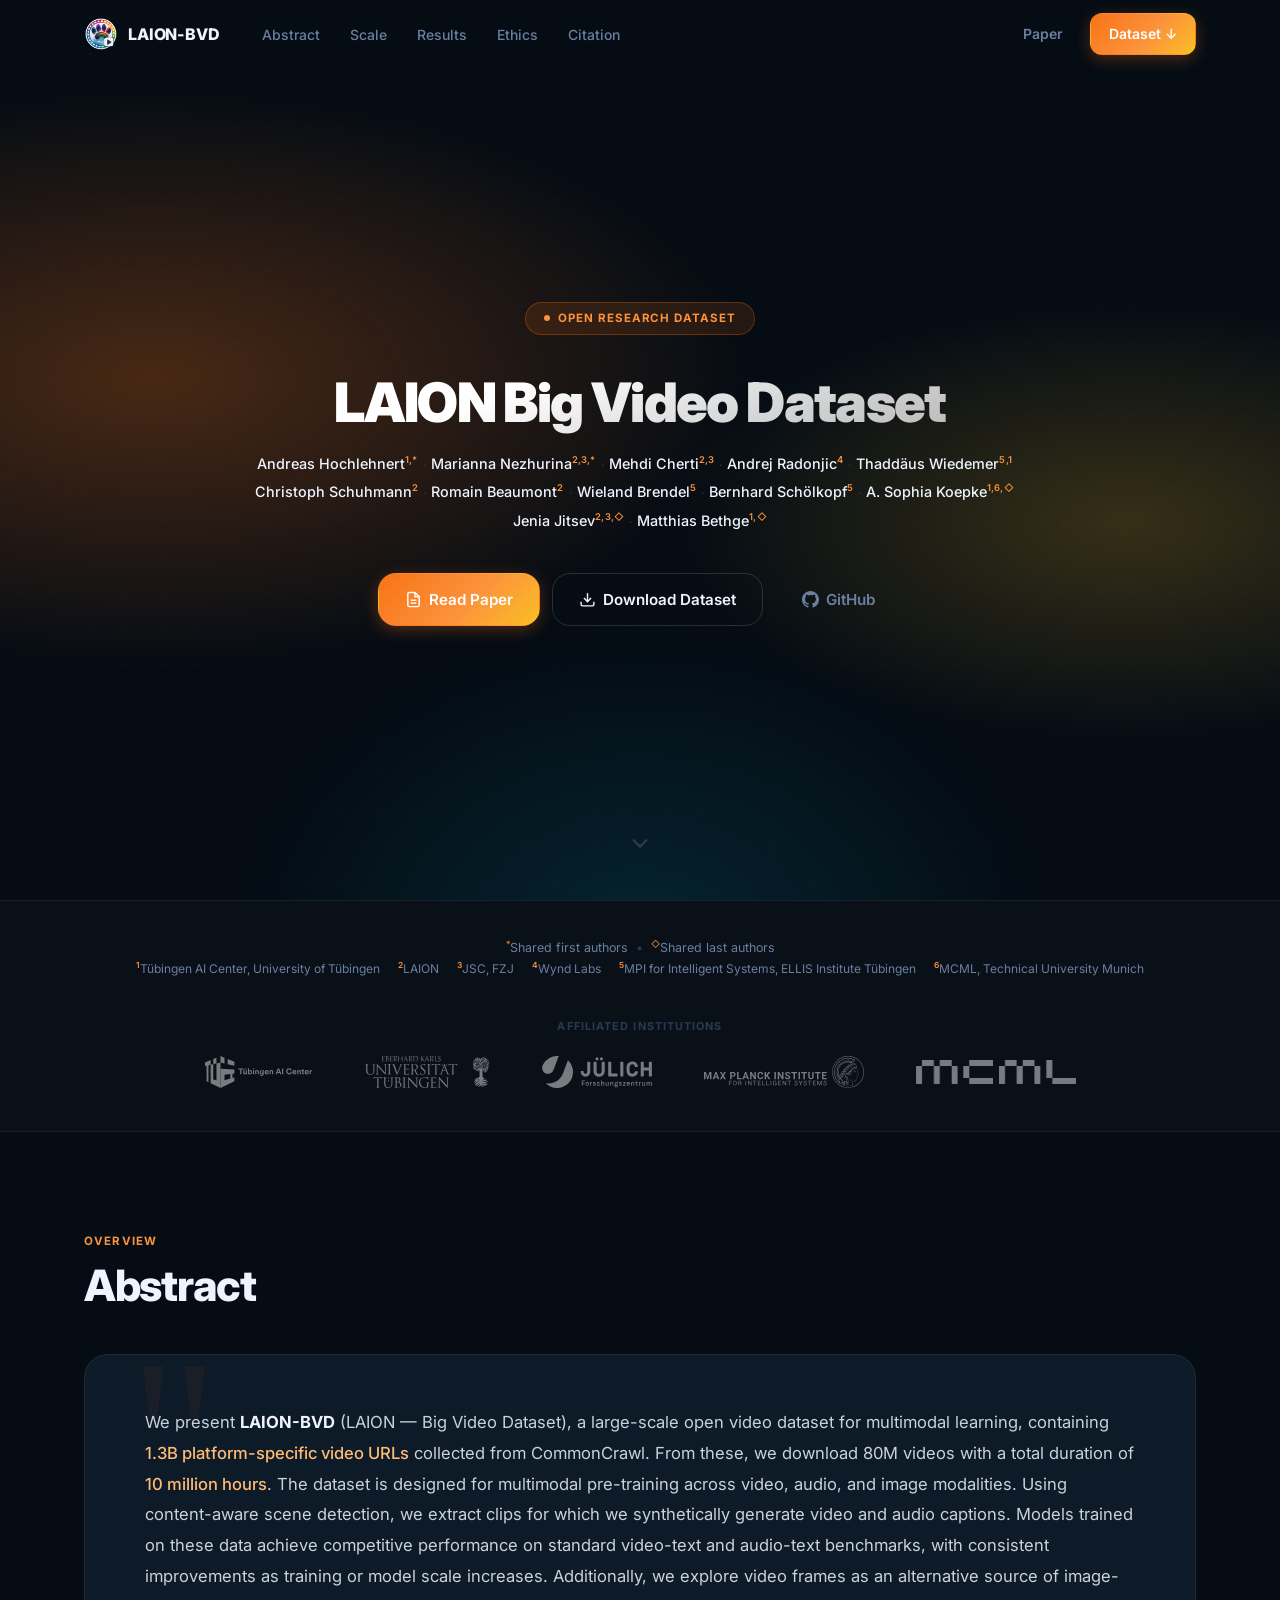
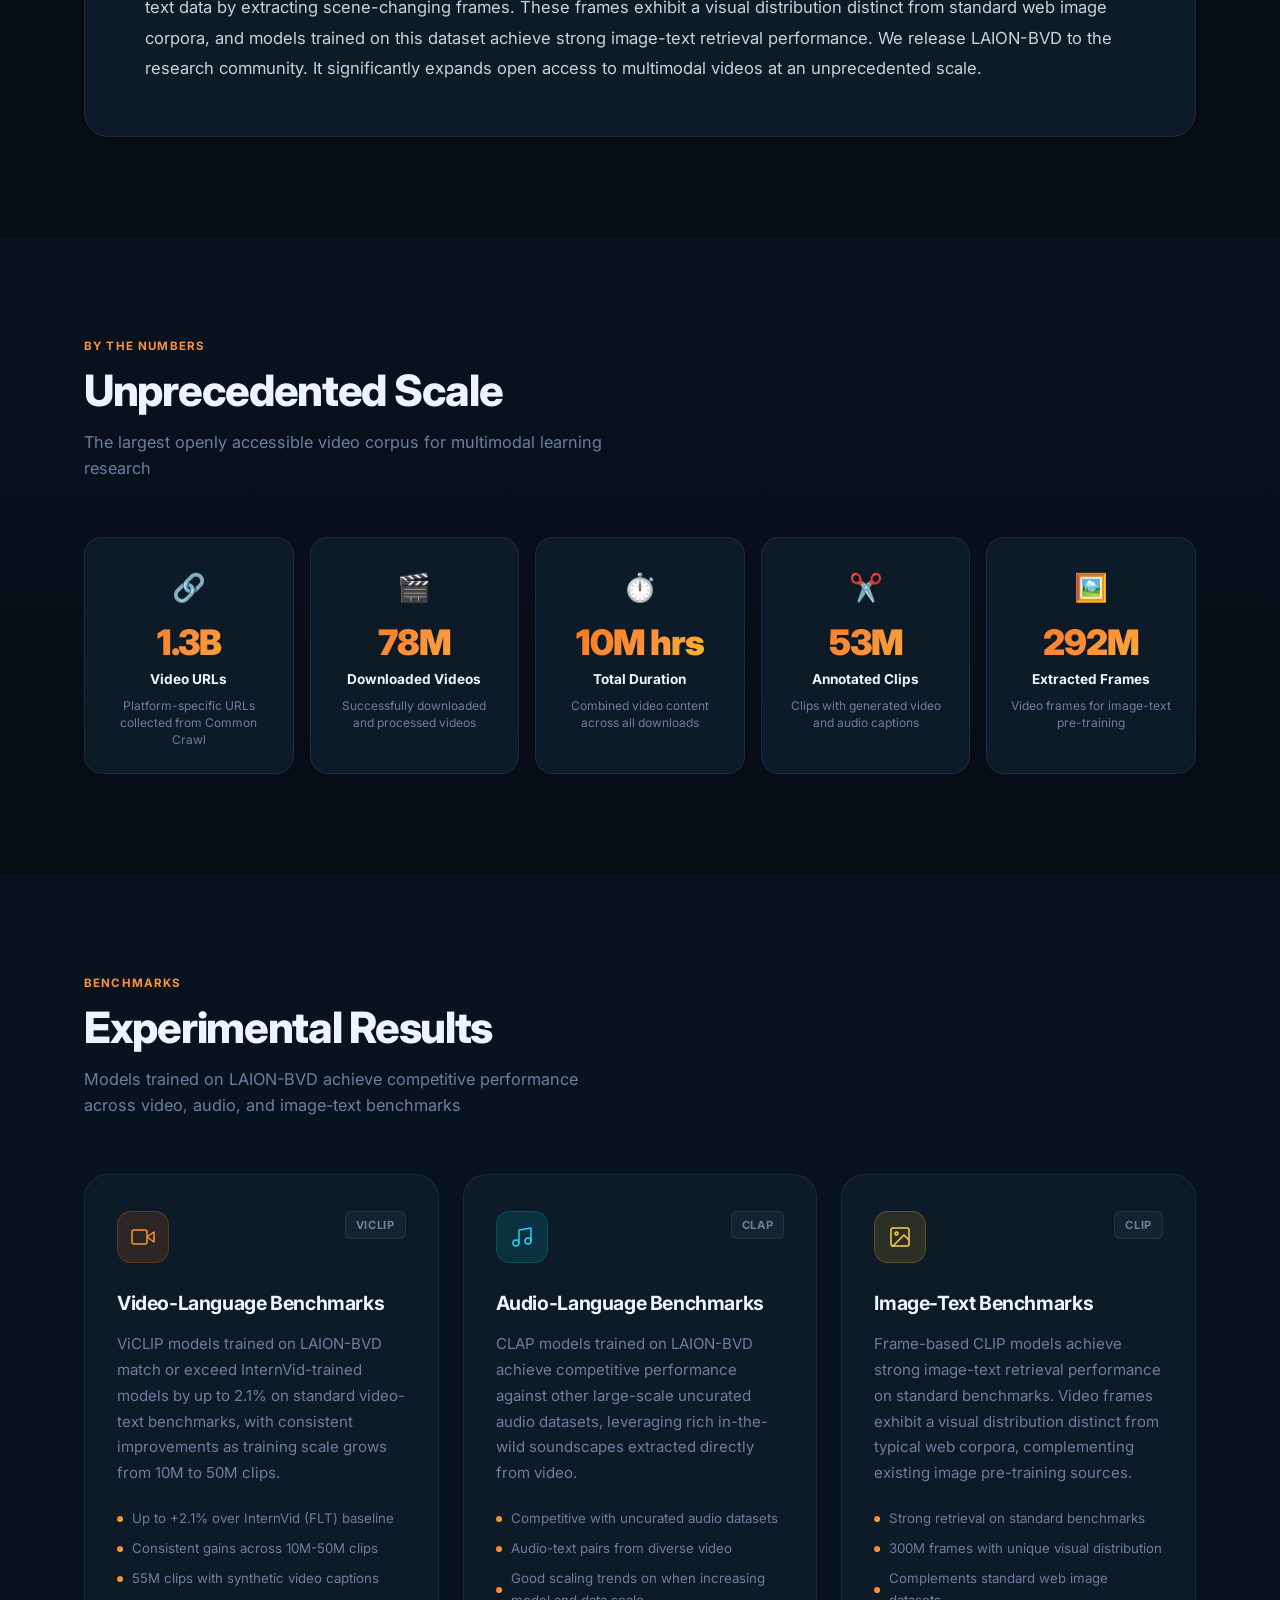
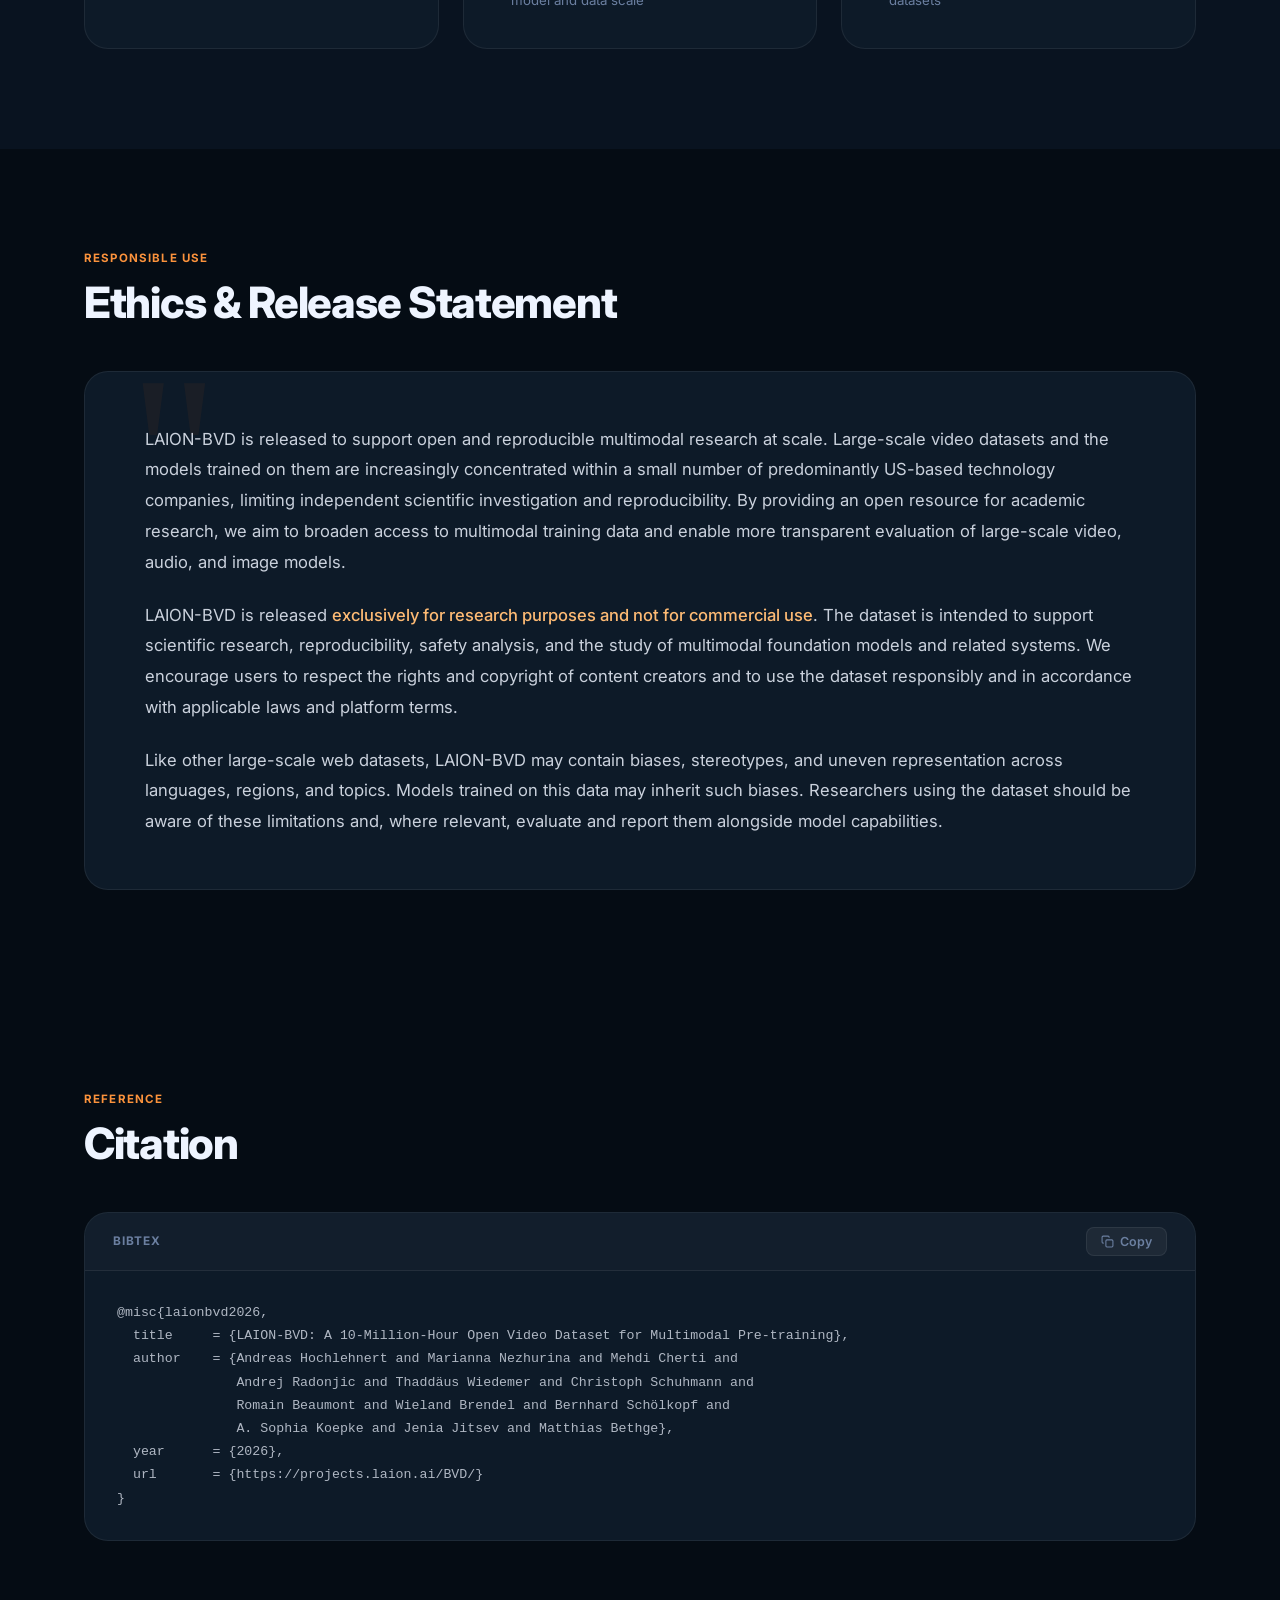
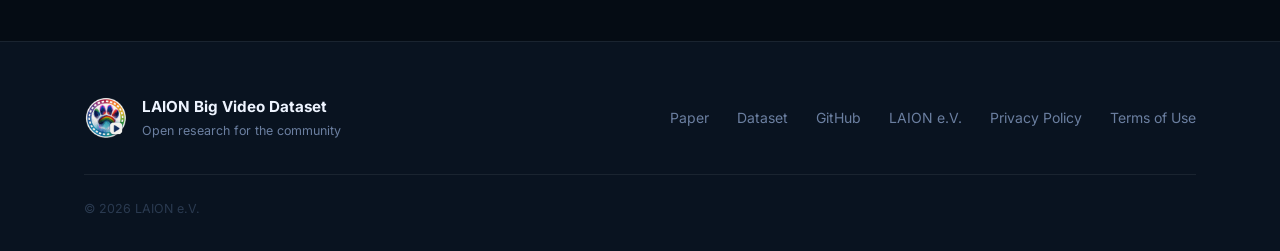
==== commit 077f8000: "Update urls and abstract" ====
--- a/docs/index.html
+++ b/docs/index.html
@@ -163,9 +163,9 @@
             <div class="abstract-card reveal-up">
                 <p>
                     We present <strong>LAION-BVD</strong> (LAION &mdash; Big Video Dataset), a large-scale open video dataset for multimodal learning, containing <em>1.3B platform-specific video URLs</em> collected from CommonCrawl. From these, we download 80M videos with a total duration of <em>10 million hours</em>. The dataset is designed for multimodal pre-training across video, audio, and image modalities.
-                    Using content-aware scene detection we extract clips for which we synthetically generate video and audio captions. Models trained on these data achieve competitive performance on standard video-text and audio-text benchmarks, with consistent improvements as training or model scale increases.
-                    Additionally, we explore video frames as a new source of image-text data by extracting scene-changing frames. These frames exhibit a visual distribution distinct from standard web image corpora, and models trained on this dataset achieve strong image-text retrieval performance.
-                    Overall, LAION-BVD significantly expands open access to multimodal videos at unprecedented scale and will be released to the research community for multimodal research.
+                    Using content-aware scene detection, we extract clips for which we synthetically generate video and audio captions. Models trained on these data achieve competitive performance on standard video-text and audio-text benchmarks, with consistent improvements as training or model scale increases.
+                    Additionally, we explore video frames as an alternative source of image-text data by extracting scene-changing frames. These frames exhibit a visual distribution distinct from standard web image corpora, and models trained on this dataset achieve strong image-text retrieval performance.
+                    We release LAION-BVD to the research community. It significantly expands open access to multimodal videos at an unprecedented scale.
                 </p>
             </div>
         </div>
@@ -326,7 +326,7 @@
                Romain Beaumont and Wieland Brendel and Bernhard Schölkopf and
                A. Sophia Koepke and Jenia Jitsev and Matthias Bethge},
   year      = {2026},
-  url       = {https://laion-ai.github.io/bvd}
+  url       = {https://projects.laion.ai/BVD/}
 }</pre>
             </div>
         </div>
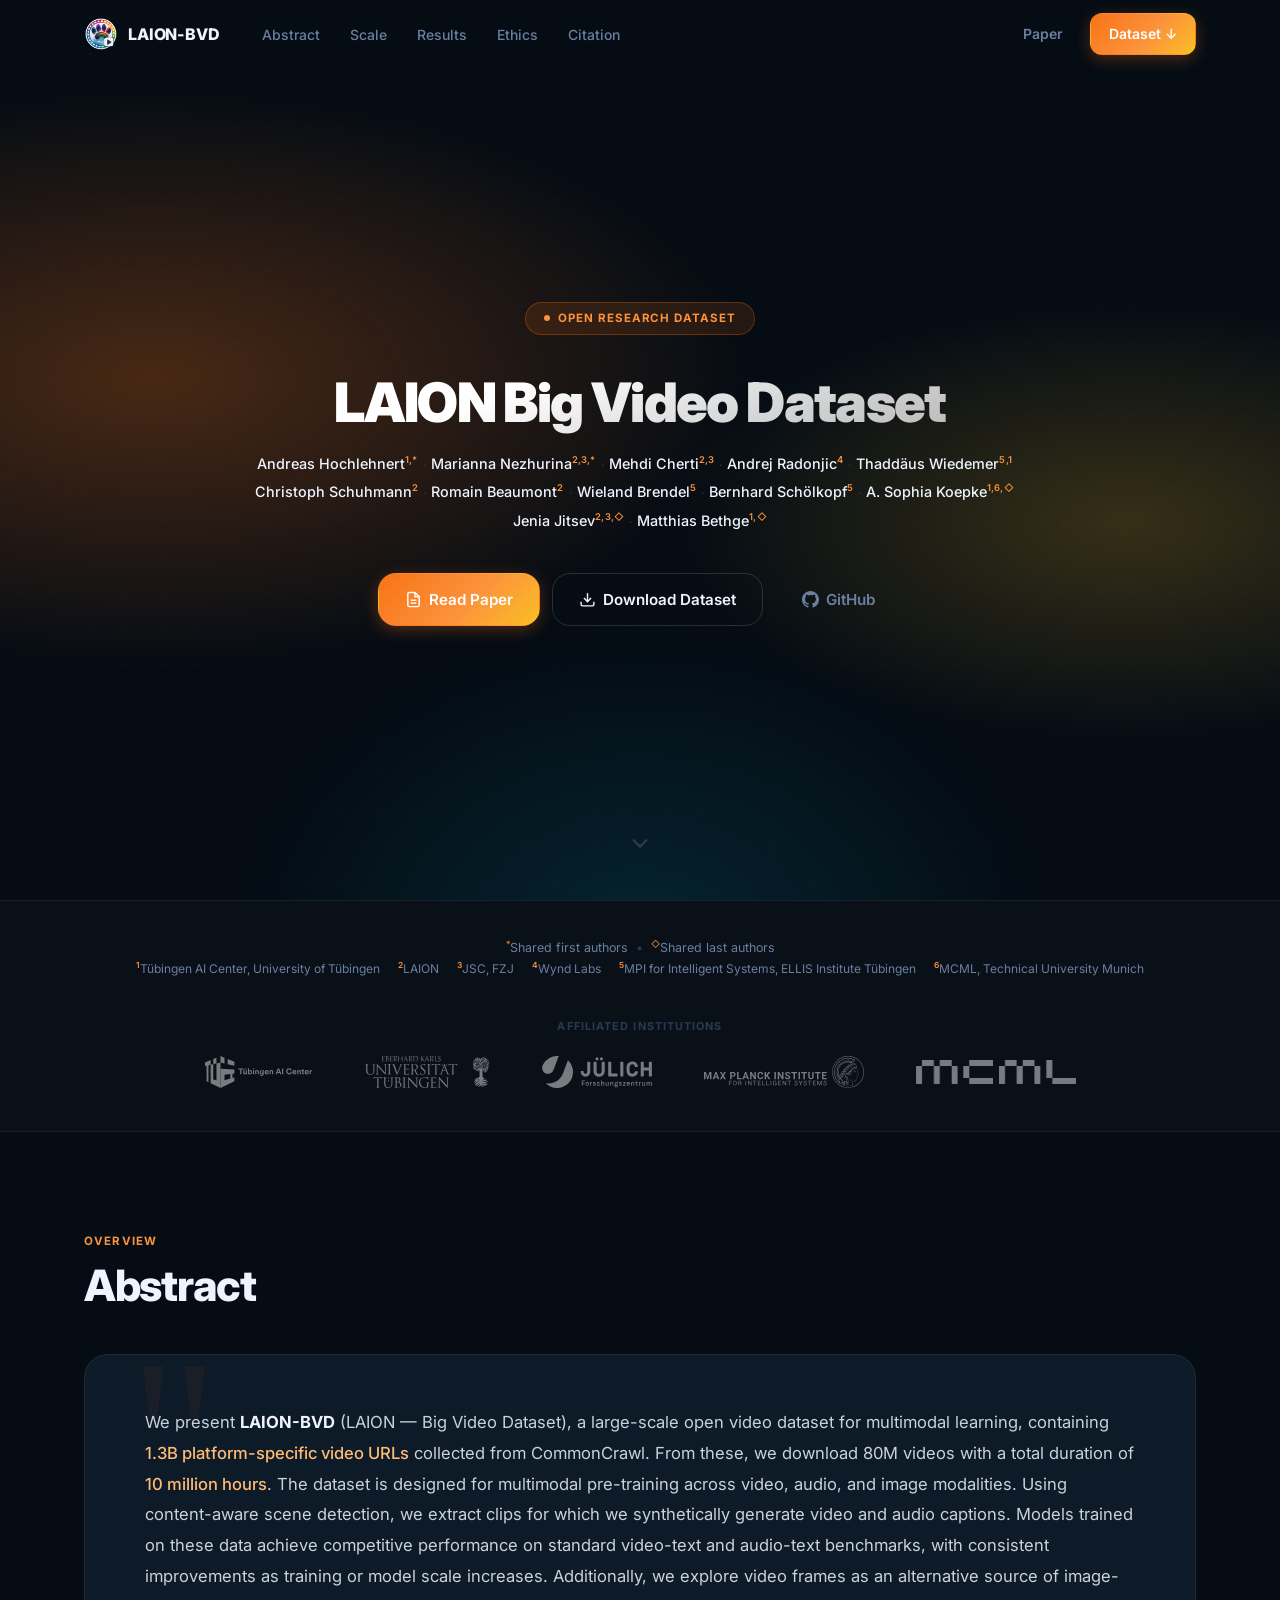
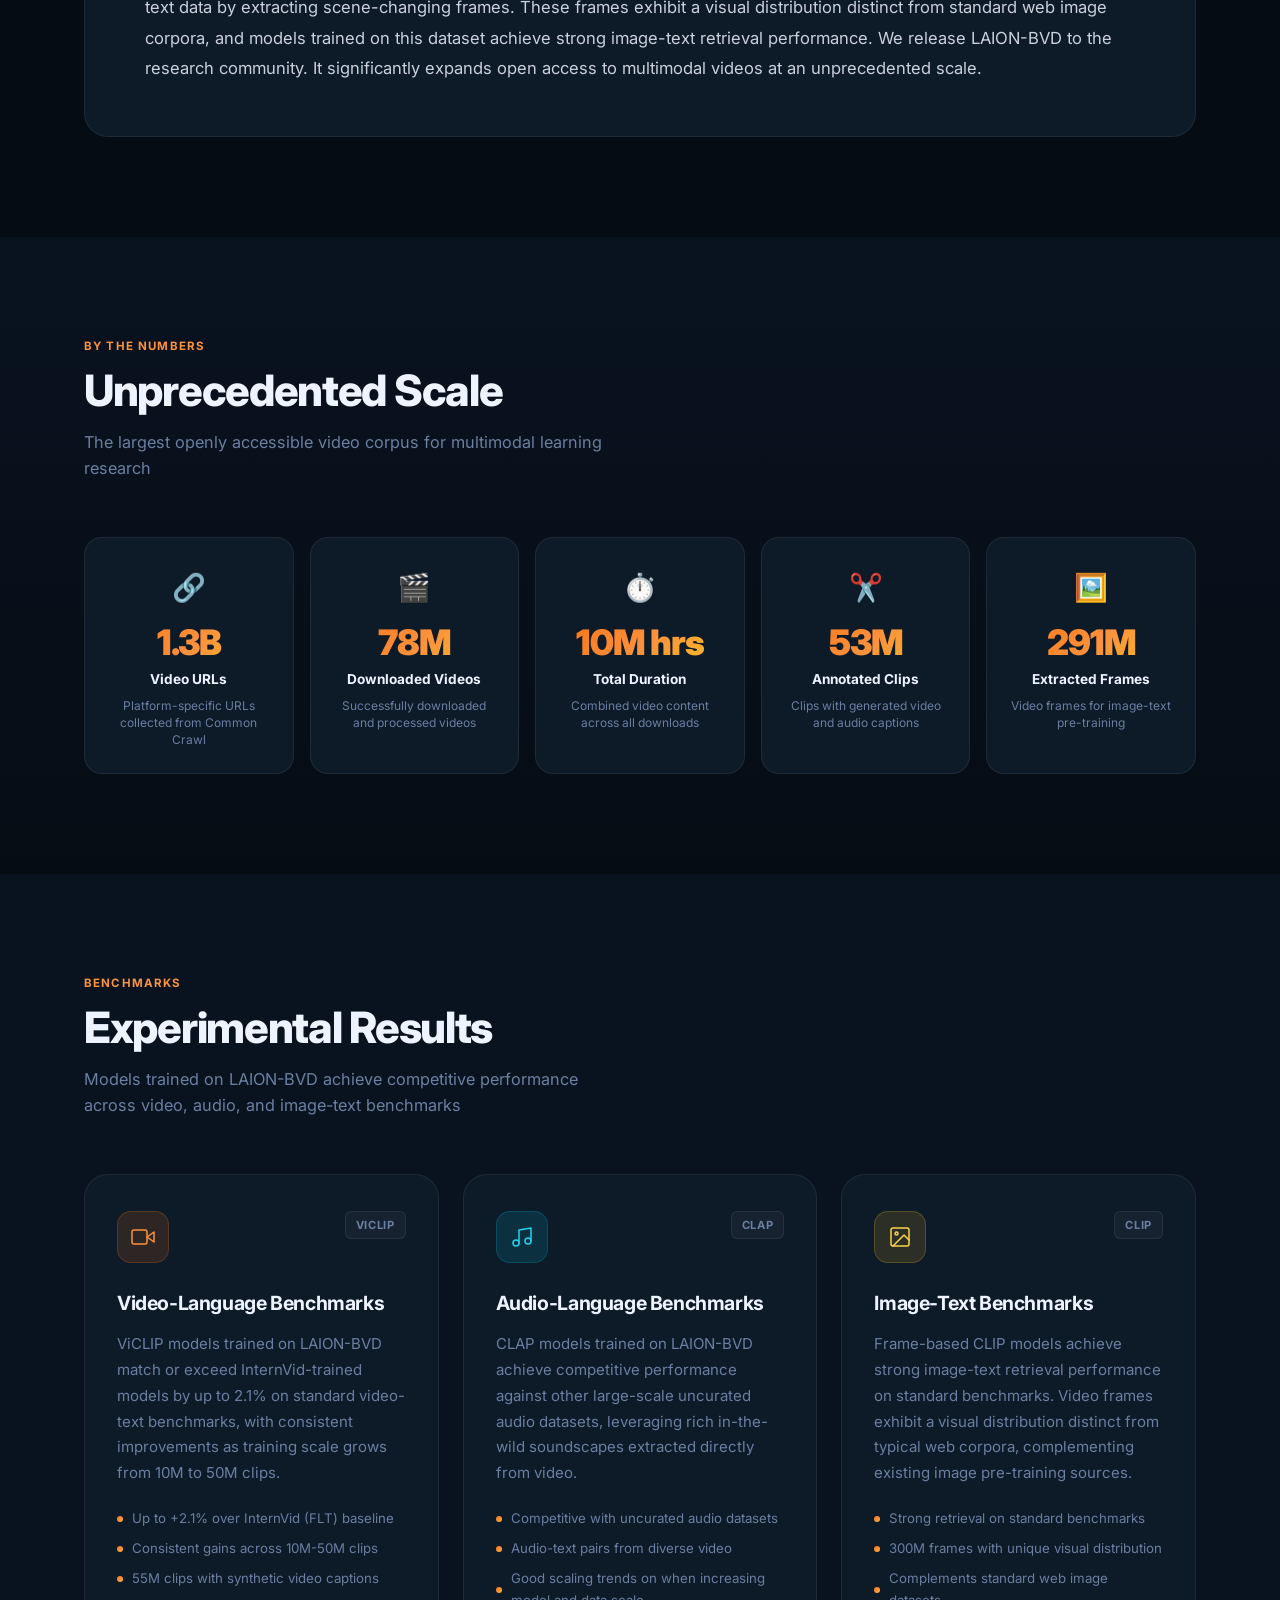
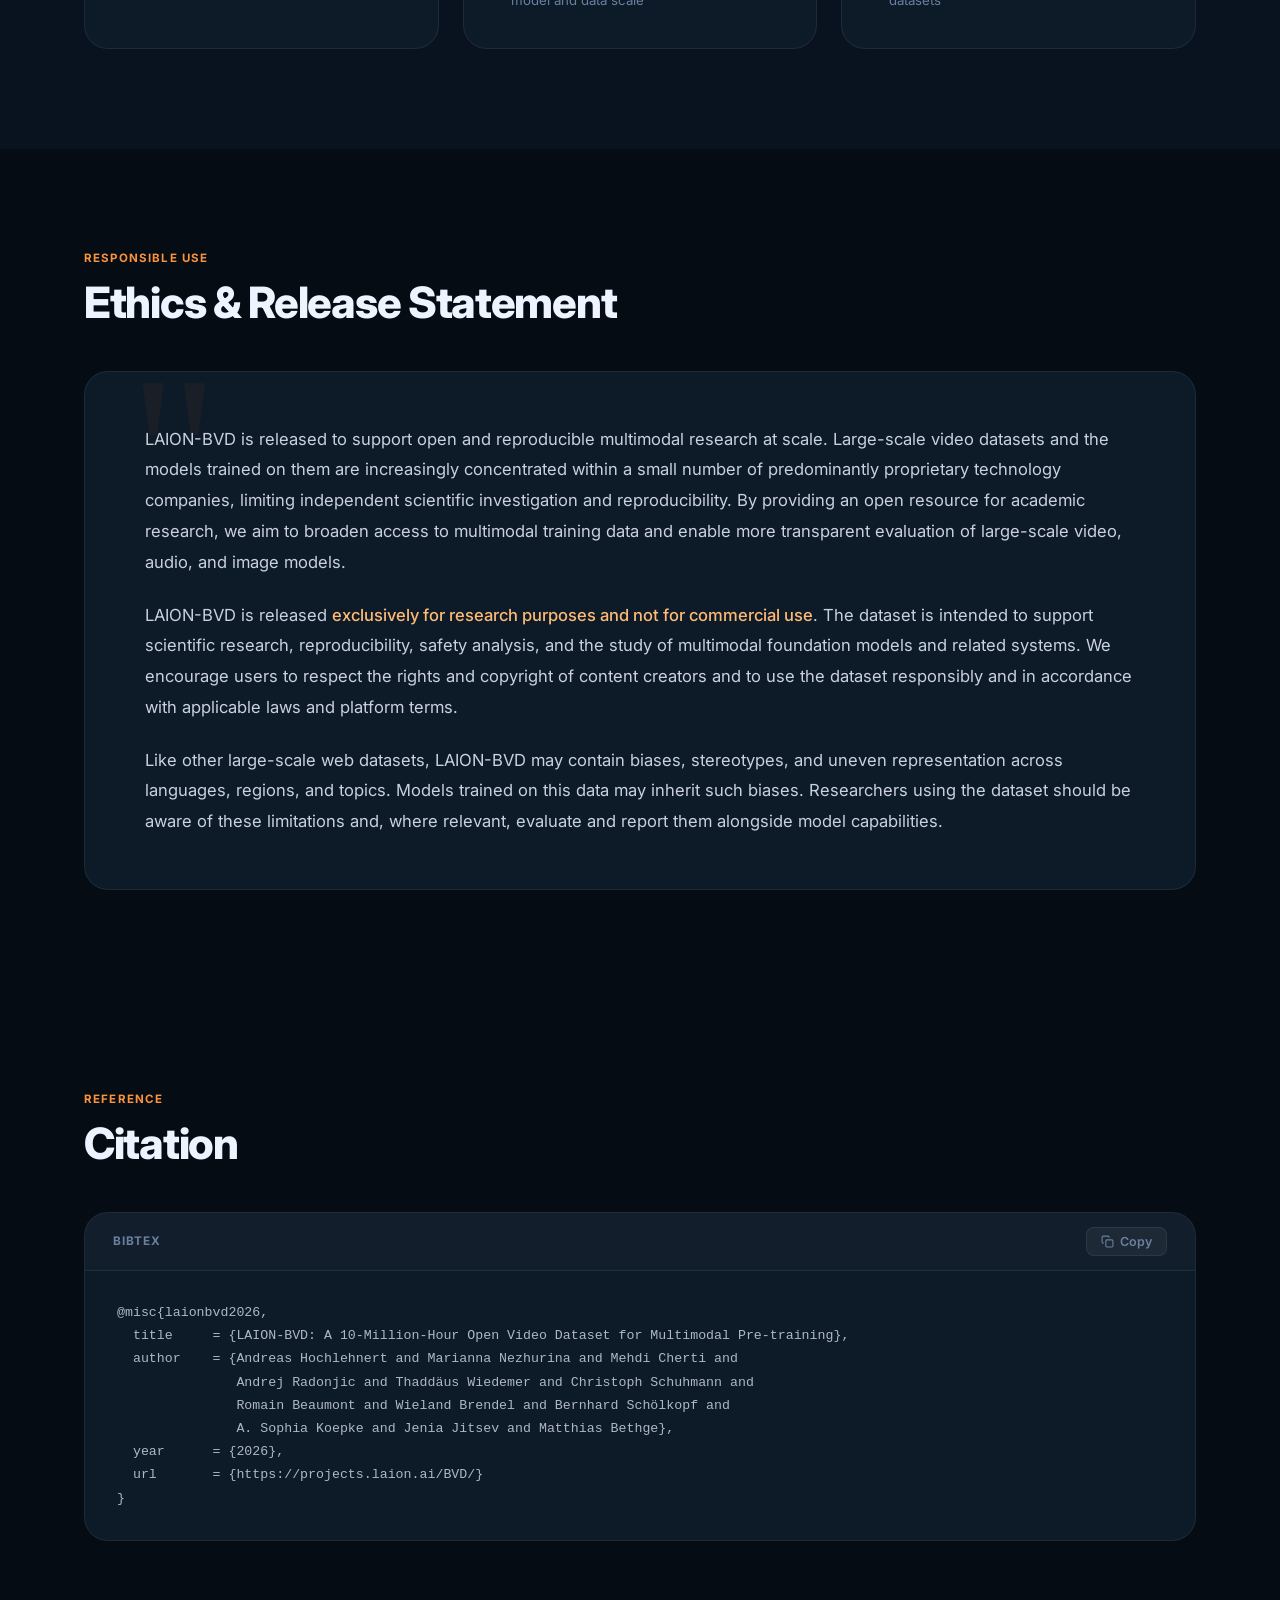
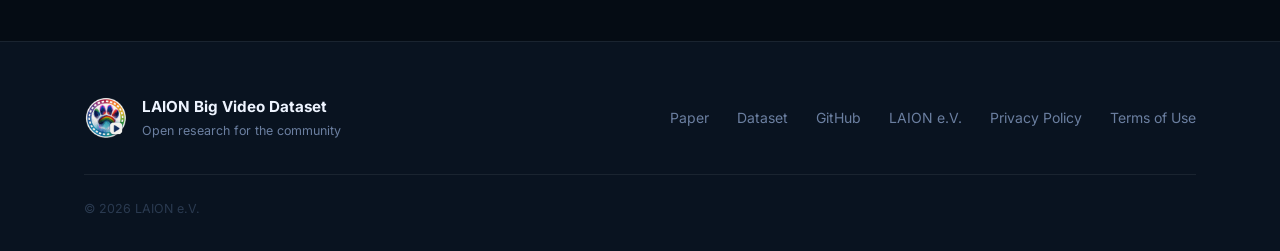
==== commit 745564b5: "Update ethics statement" ====
--- a/docs/index.html
+++ b/docs/index.html
@@ -293,7 +293,7 @@
 
             <div class="abstract-card reveal-up">
                 <p>
-                    LAION-BVD is released to support open and reproducible multimodal research at scale. Large-scale video datasets and the models trained on them are increasingly concentrated within a small number of predominantly US-based technology companies, limiting independent scientific investigation and reproducibility. By providing an open resource for academic research, we aim to broaden access to multimodal training data and enable more transparent evaluation of large-scale video, audio, and image models.
+                    LAION-BVD is released to support open and reproducible multimodal research at scale. Large-scale video datasets and the models trained on them are increasingly concentrated within a small number of predominantly proprietary technology companies, limiting independent scientific investigation and reproducibility. By providing an open resource for academic research, we aim to broaden access to multimodal training data and enable more transparent evaluation of large-scale video, audio, and image models.
                 </p>
                 <p style="margin-top: 1rem;">
                     LAION-BVD is released <em>exclusively for research purposes and not for commercial use</em>. The dataset is intended to support scientific research, reproducibility, safety analysis, and the study of multimodal foundation models and related systems. We encourage users to respect the rights and copyright of content creators and to use the dataset responsibly and in accordance with applicable laws and platform terms.
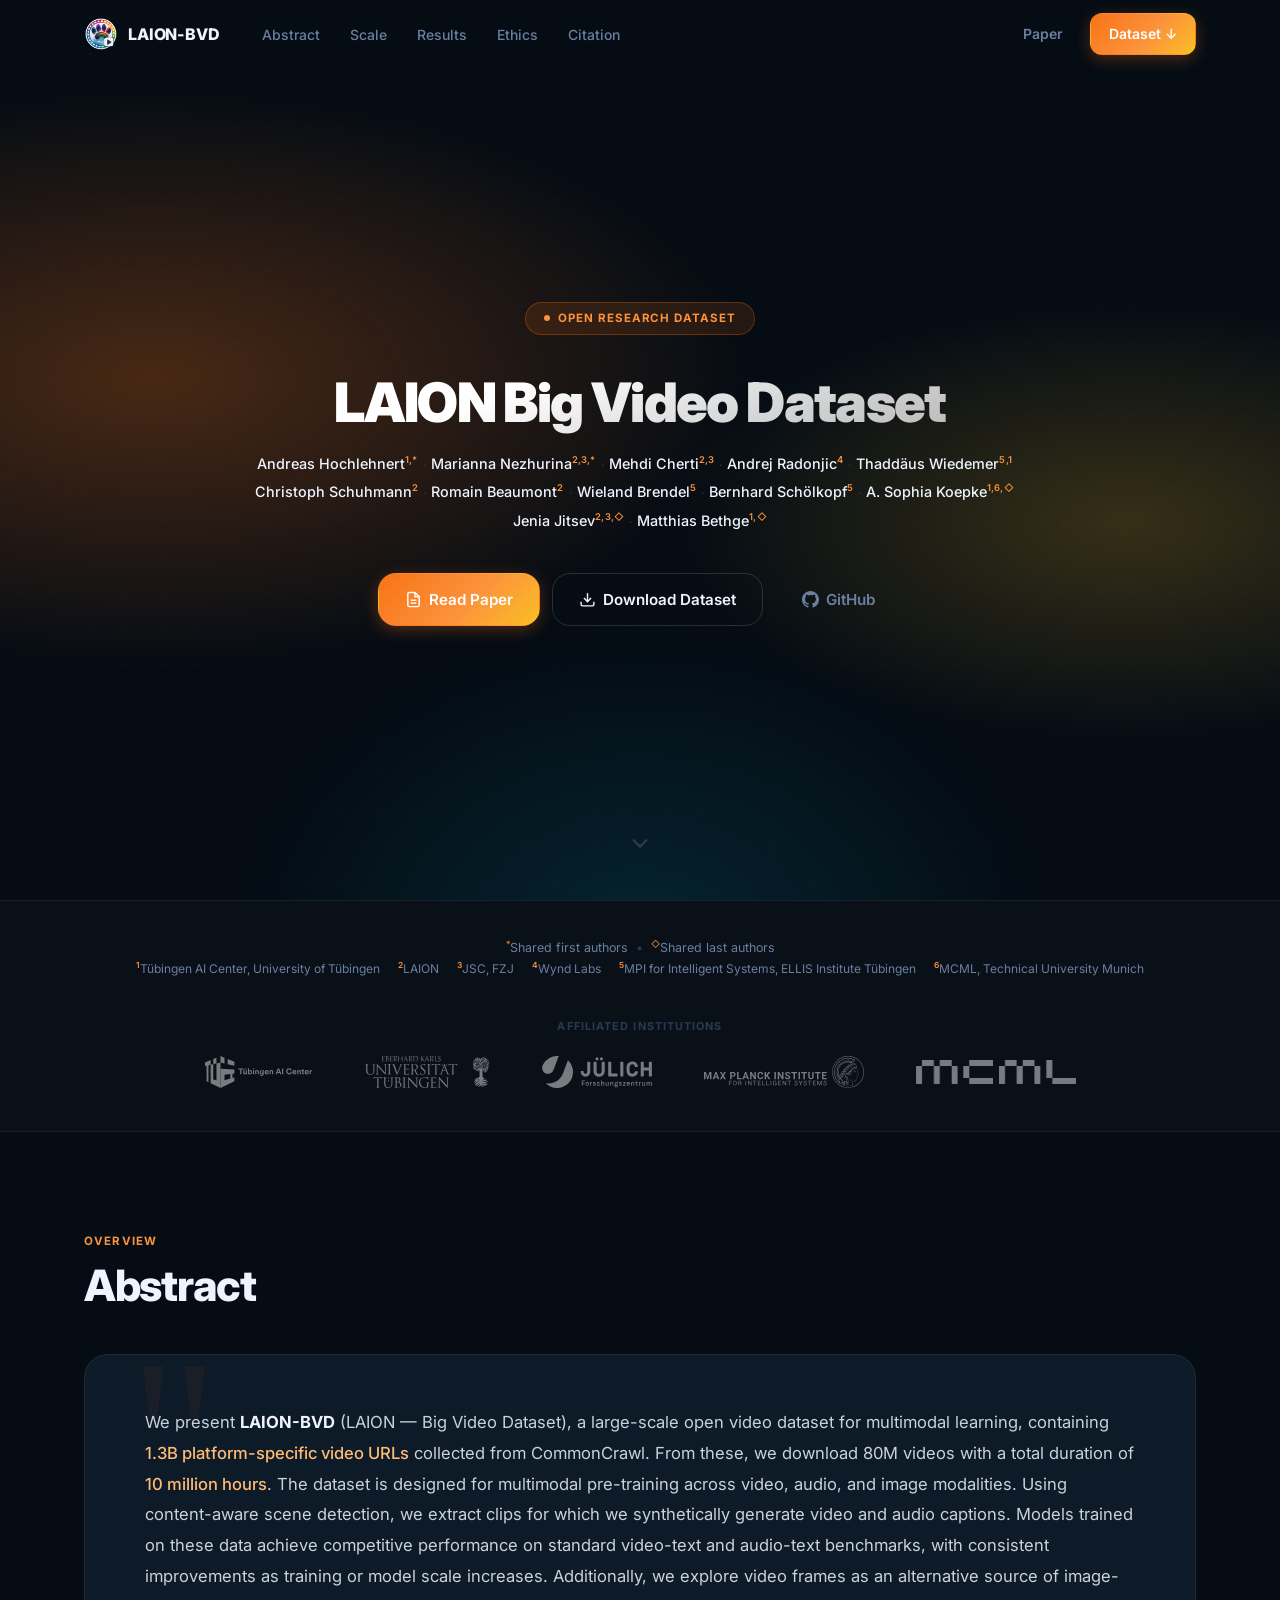
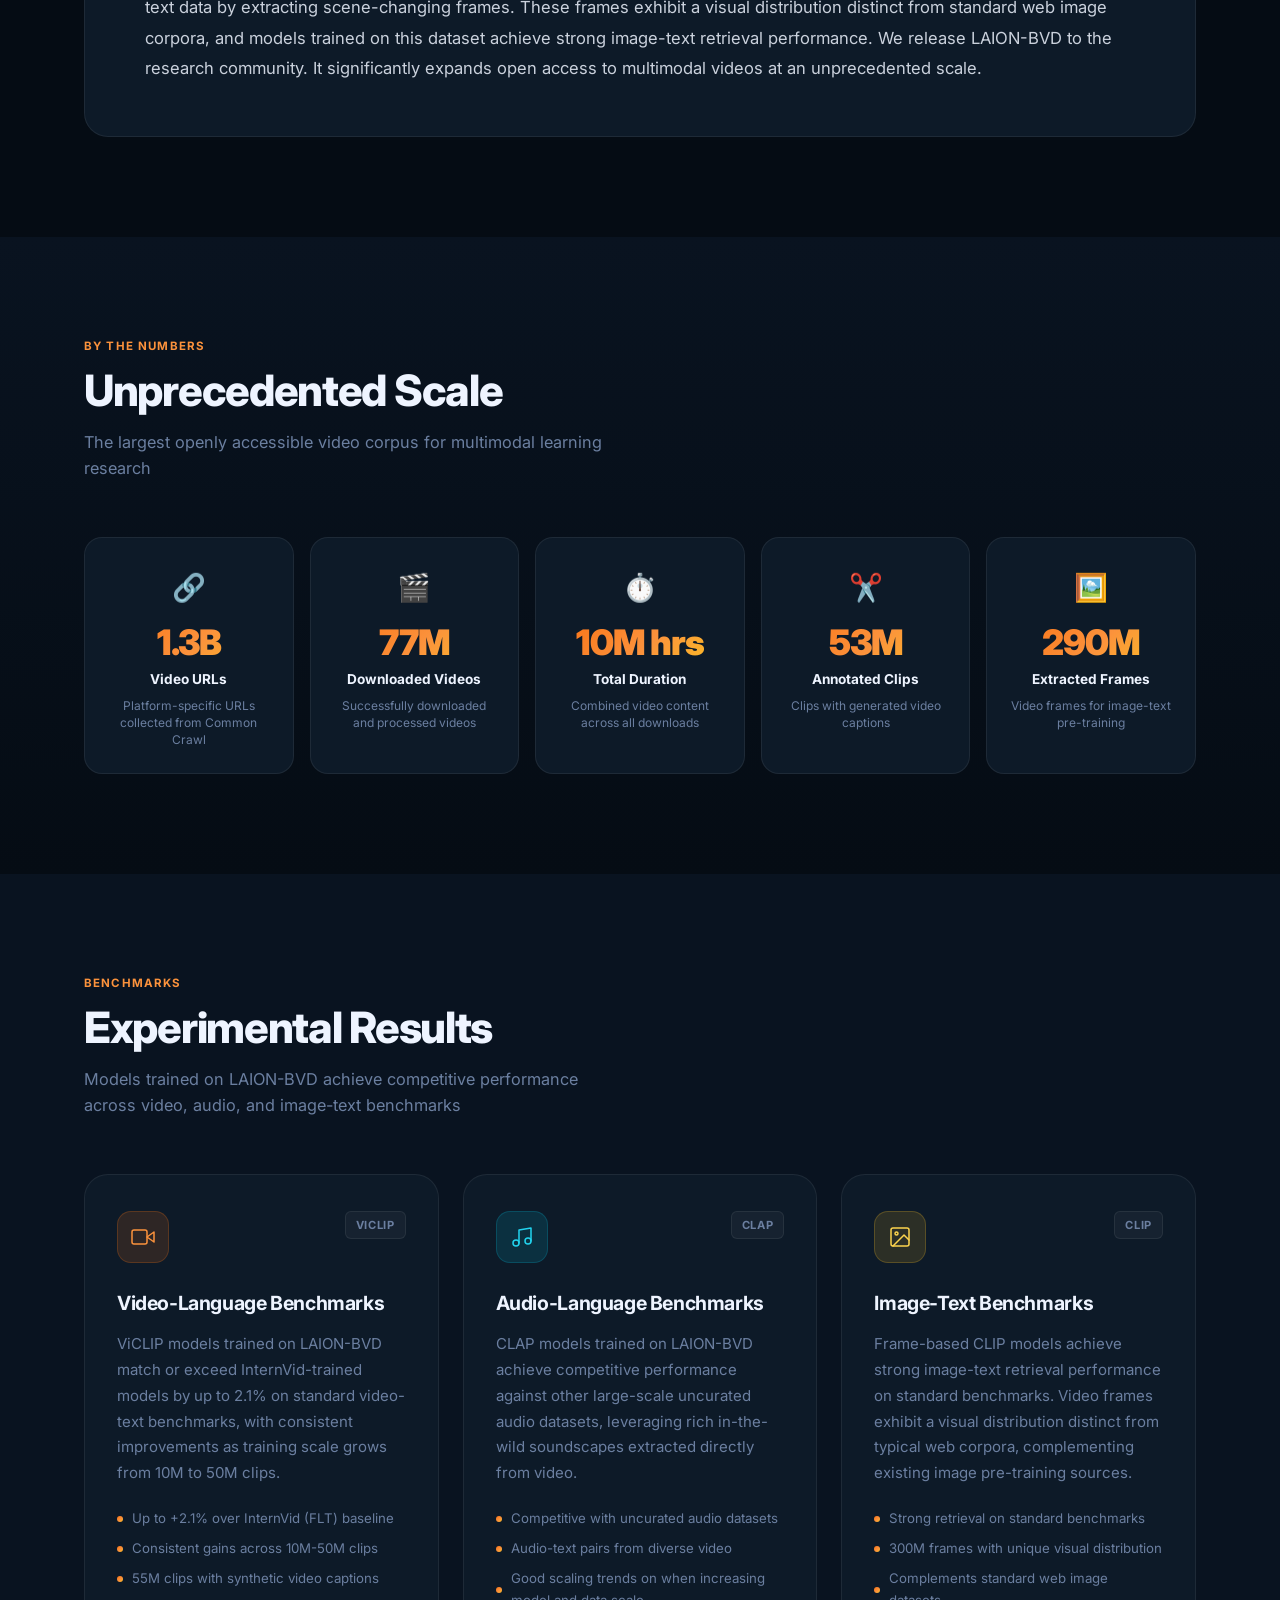
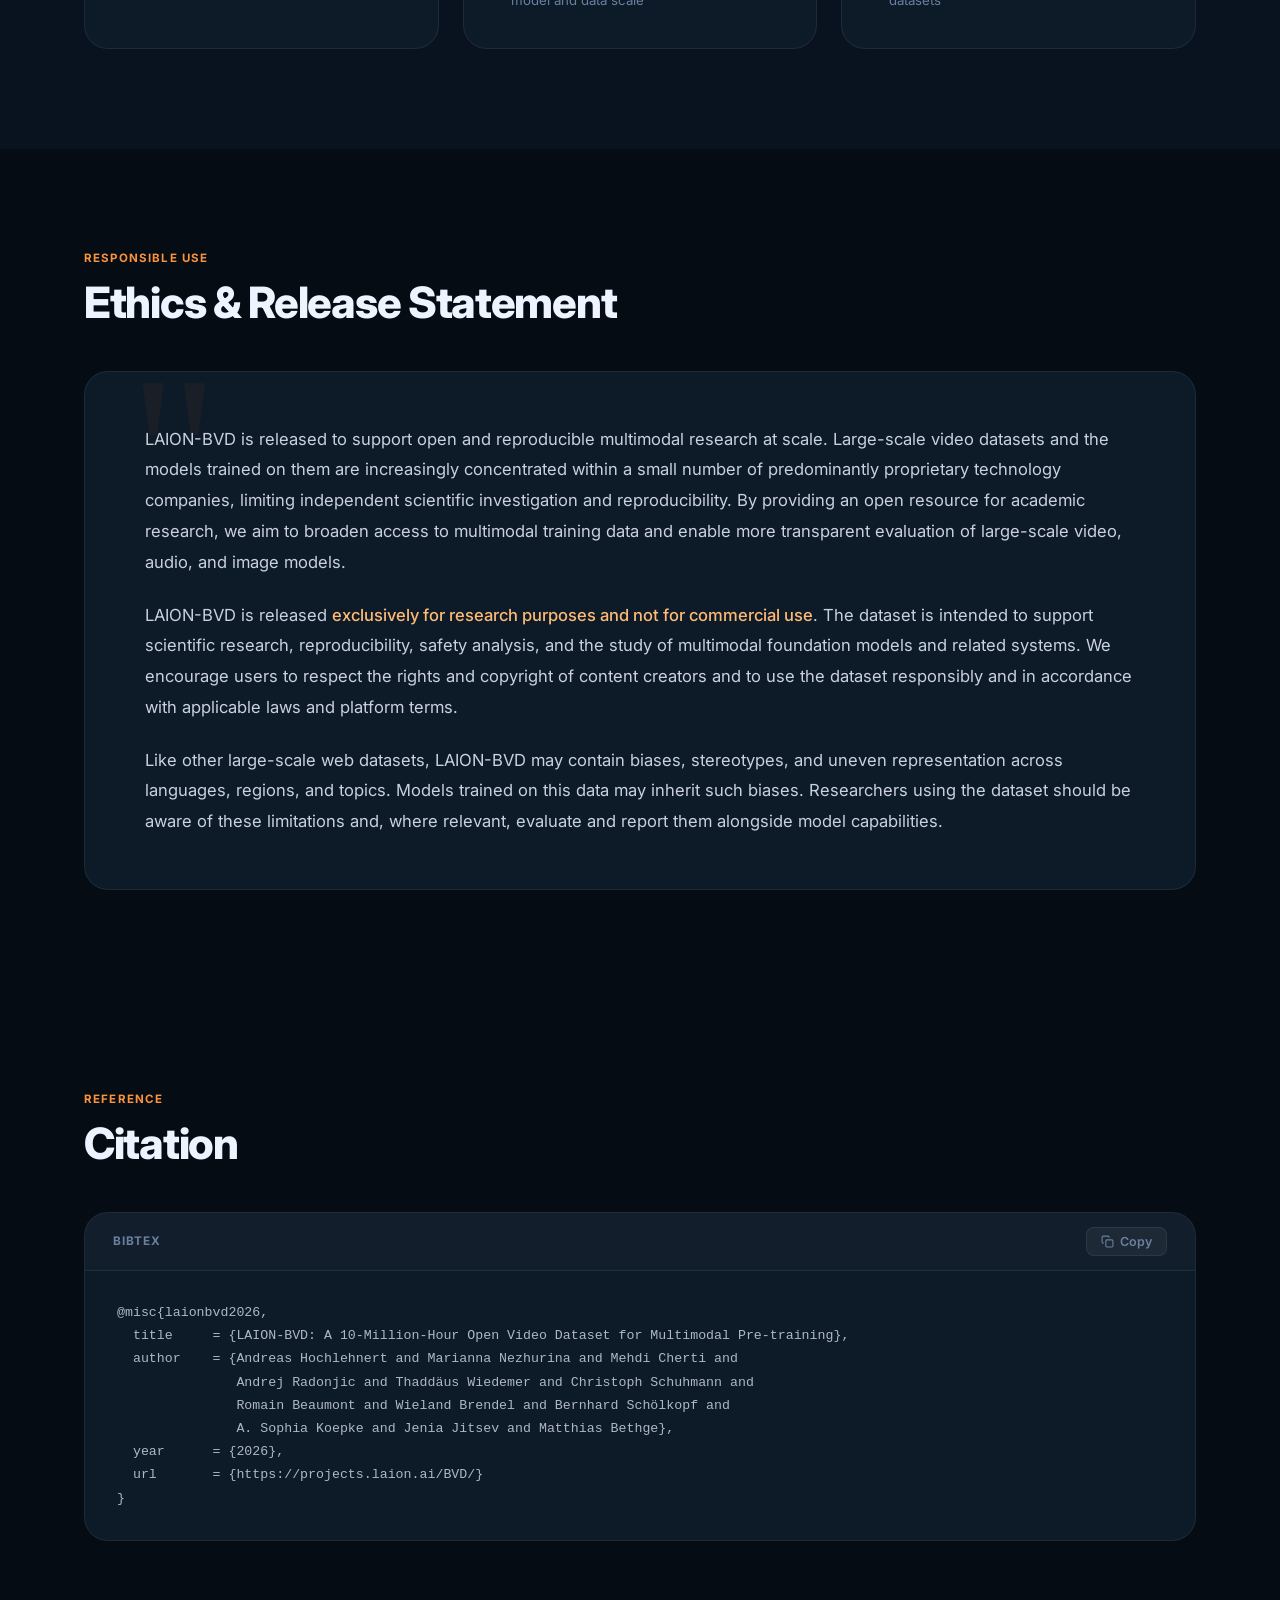
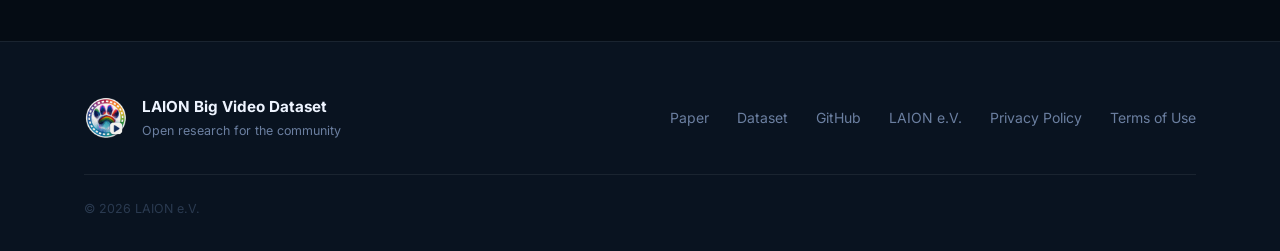
==== commit dbd69529: "Fix typo" ====
--- a/docs/index.html
+++ b/docs/index.html
@@ -201,7 +201,7 @@
                     <div class="stat-emoji">✂️</div>
                     <div class="stat-number" data-val="55" data-suffix="M">0</div>
                     <div class="stat-label">Annotated Clips</div>
-                    <p class="stat-desc">Clips with generated video and audio captions</p>
+                    <p class="stat-desc">Clips with generated video captions</p>
                 </div>
                 <div class="stat-card reveal-up delay-4">
                     <div class="stat-emoji">🖼️</div>
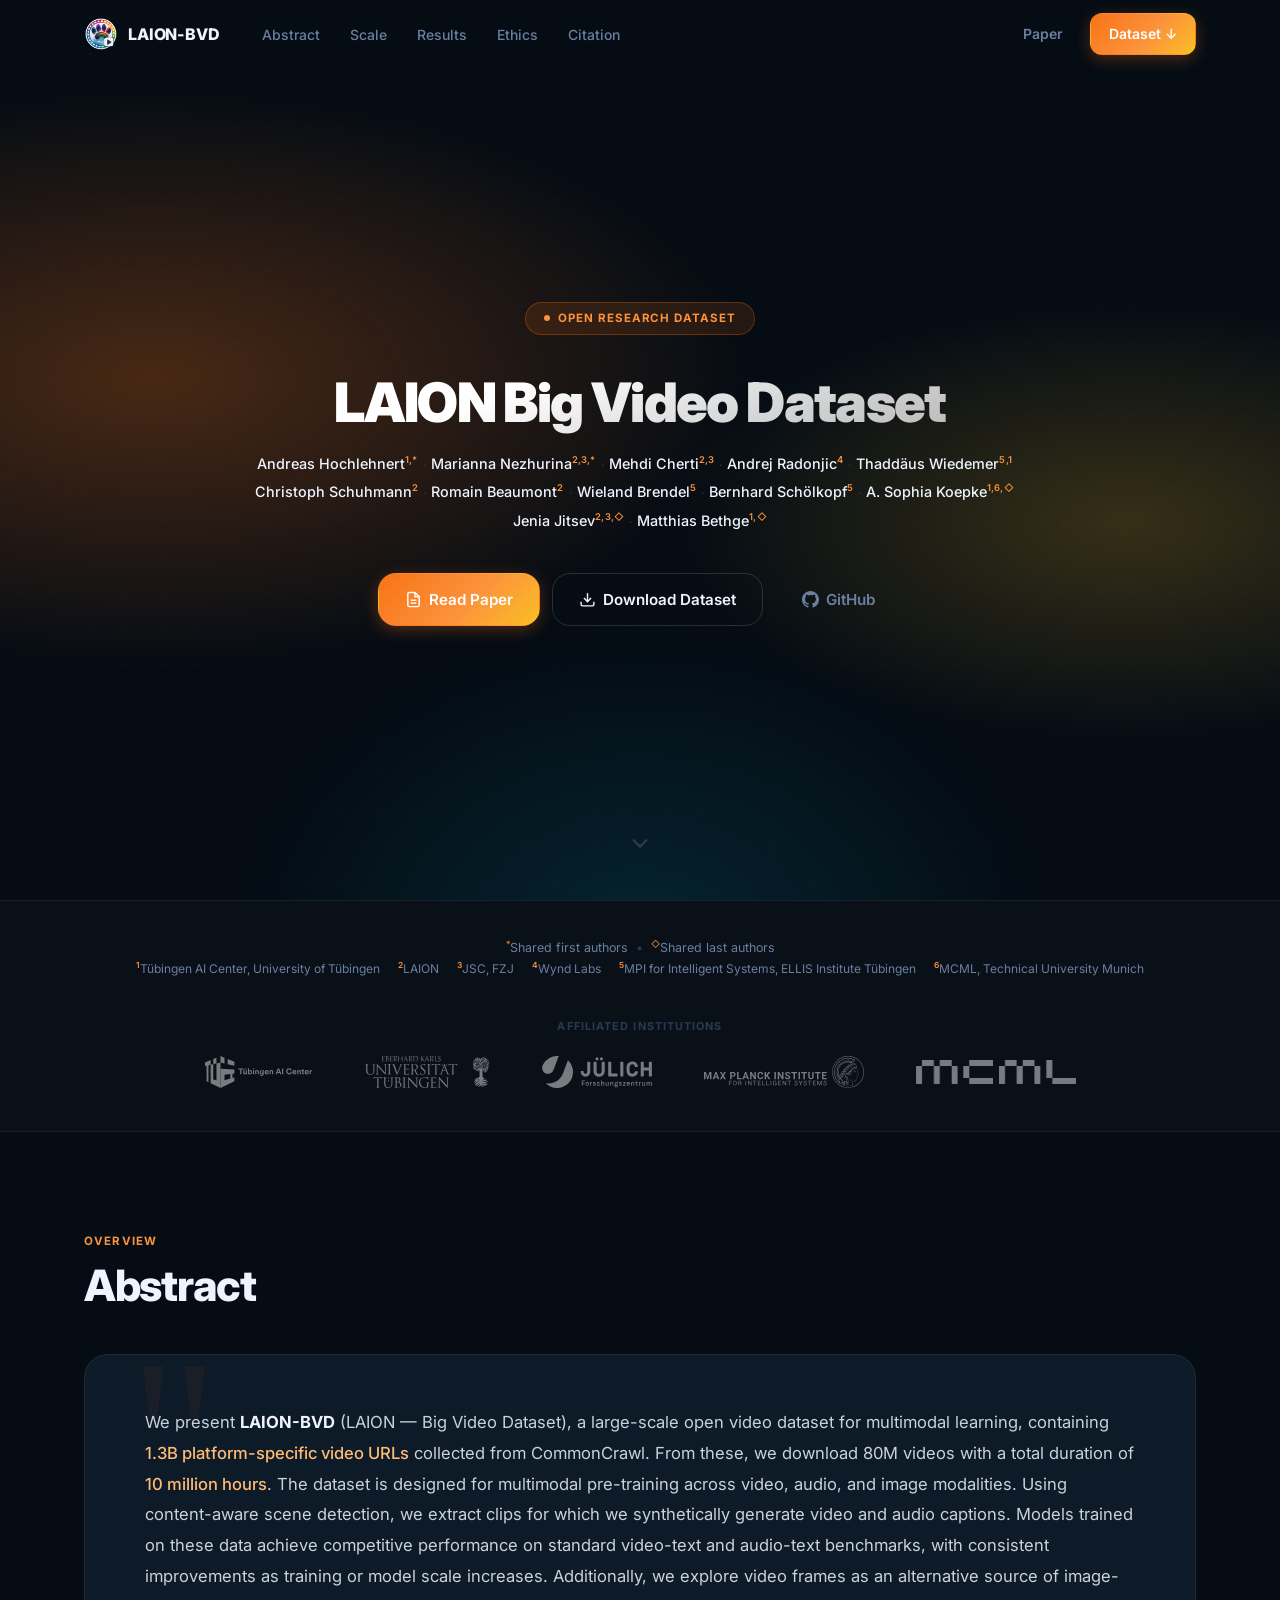
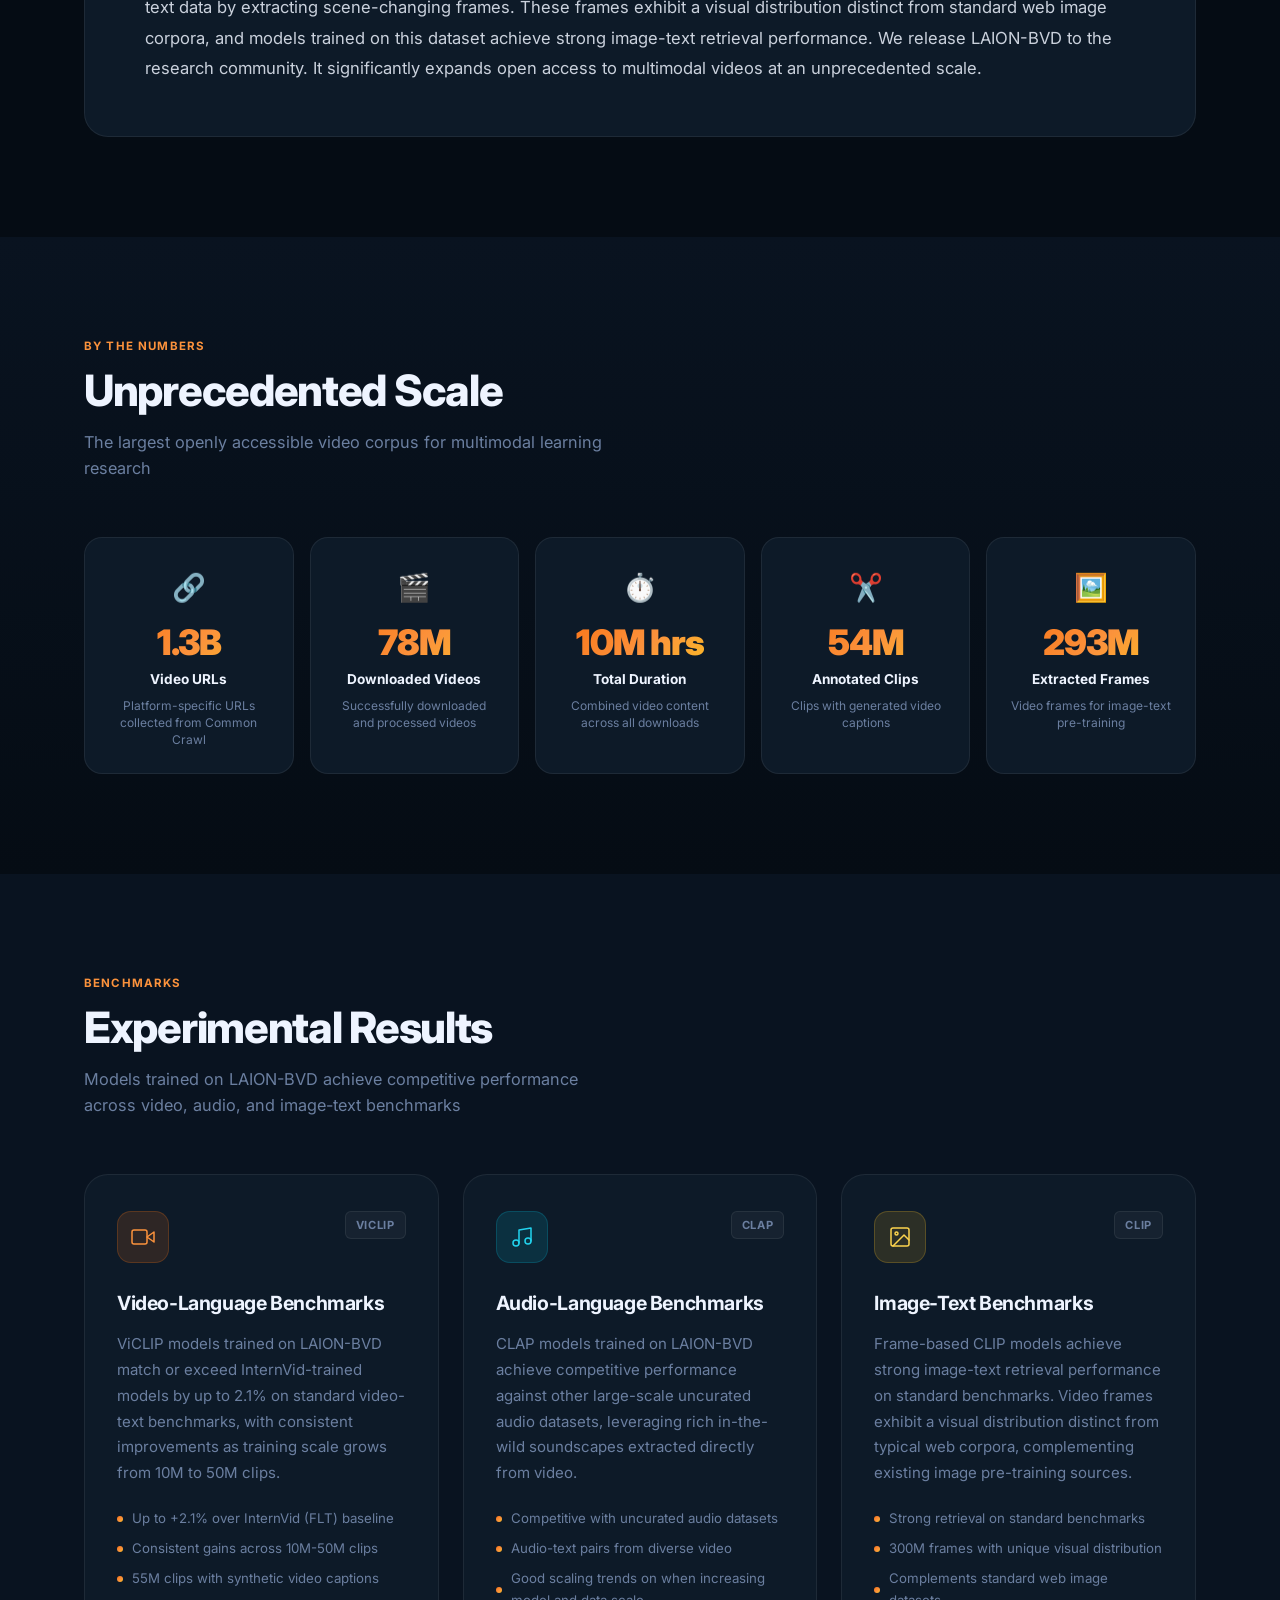
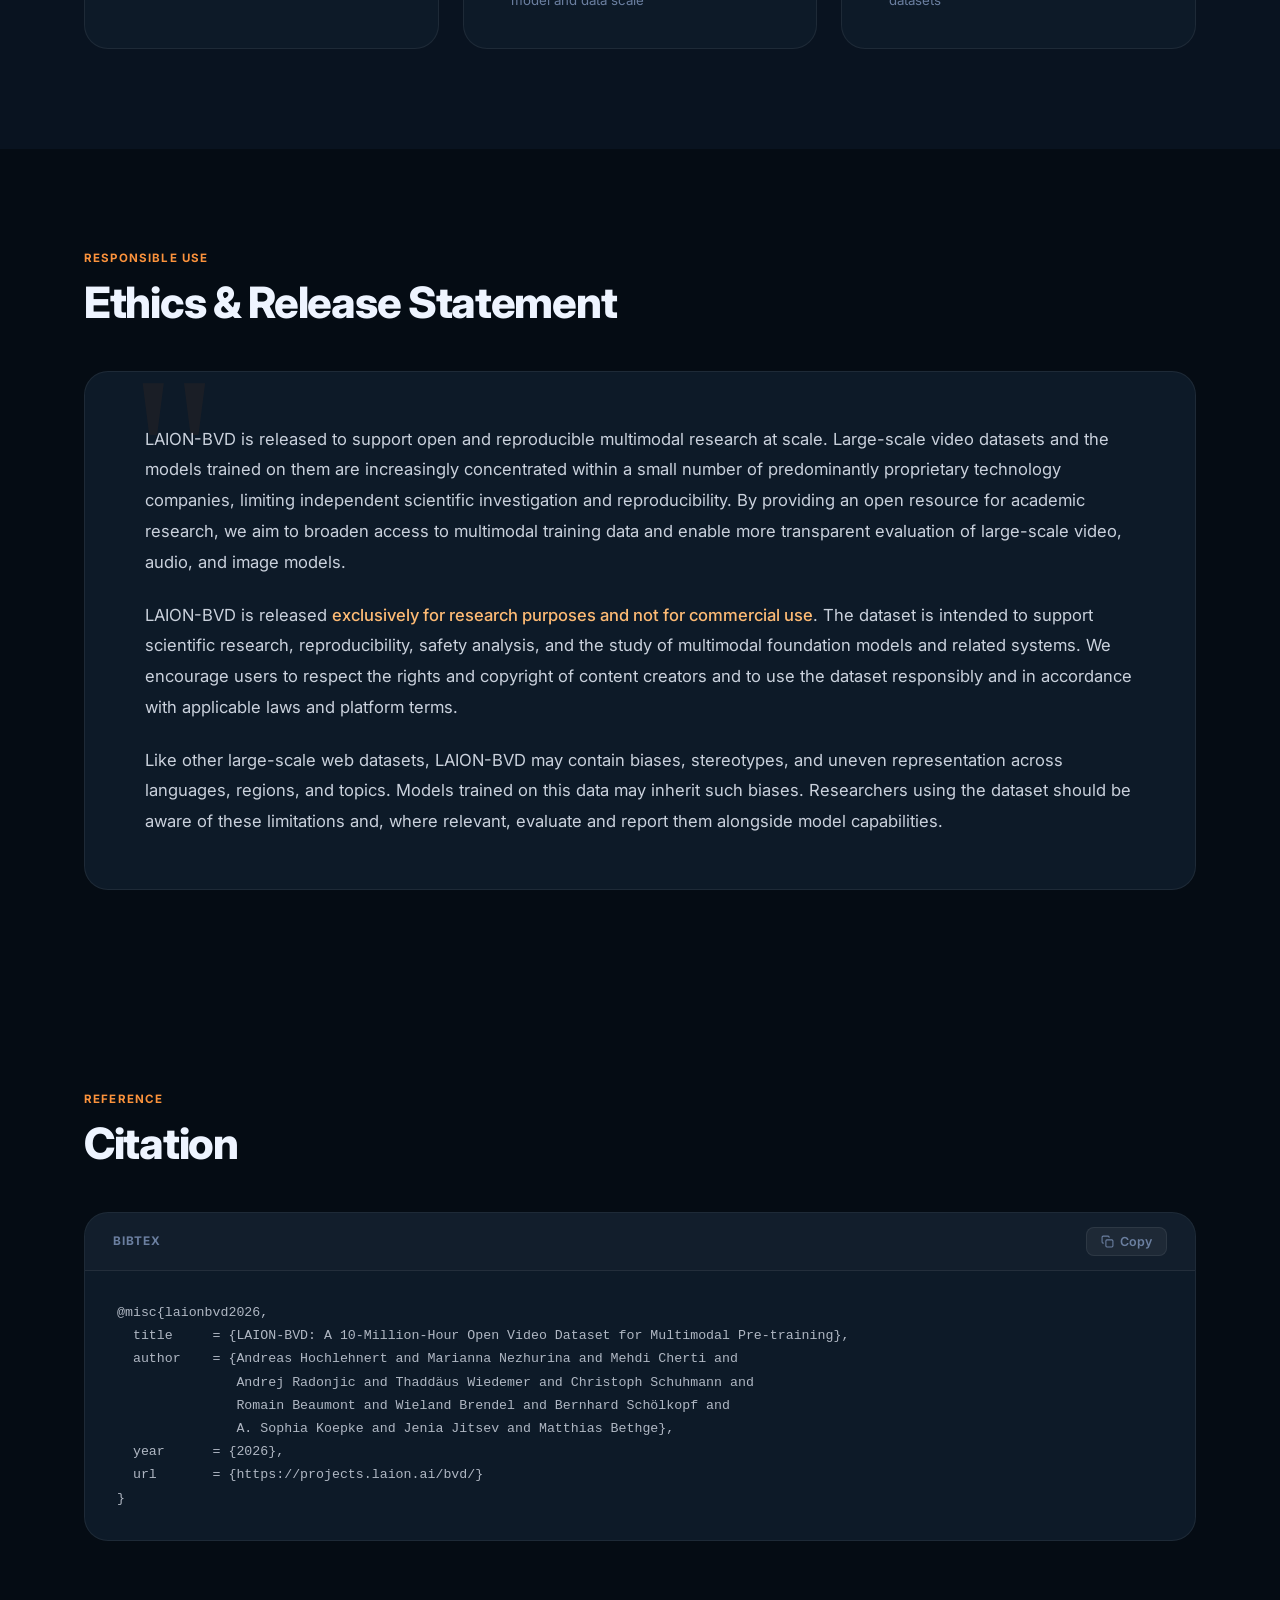
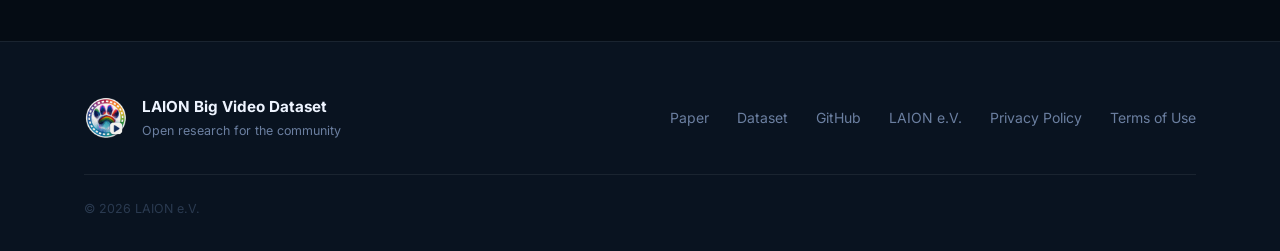
==== commit c9dbce5c: "Fix project url" ====
--- a/docs/index.html
+++ b/docs/index.html
@@ -326,7 +326,7 @@
                Romain Beaumont and Wieland Brendel and Bernhard Schölkopf and
                A. Sophia Koepke and Jenia Jitsev and Matthias Bethge},
   year      = {2026},
-  url       = {https://projects.laion.ai/BVD/}
+  url       = {https://projects.laion.ai/bvd/}
 }</pre>
             </div>
         </div>
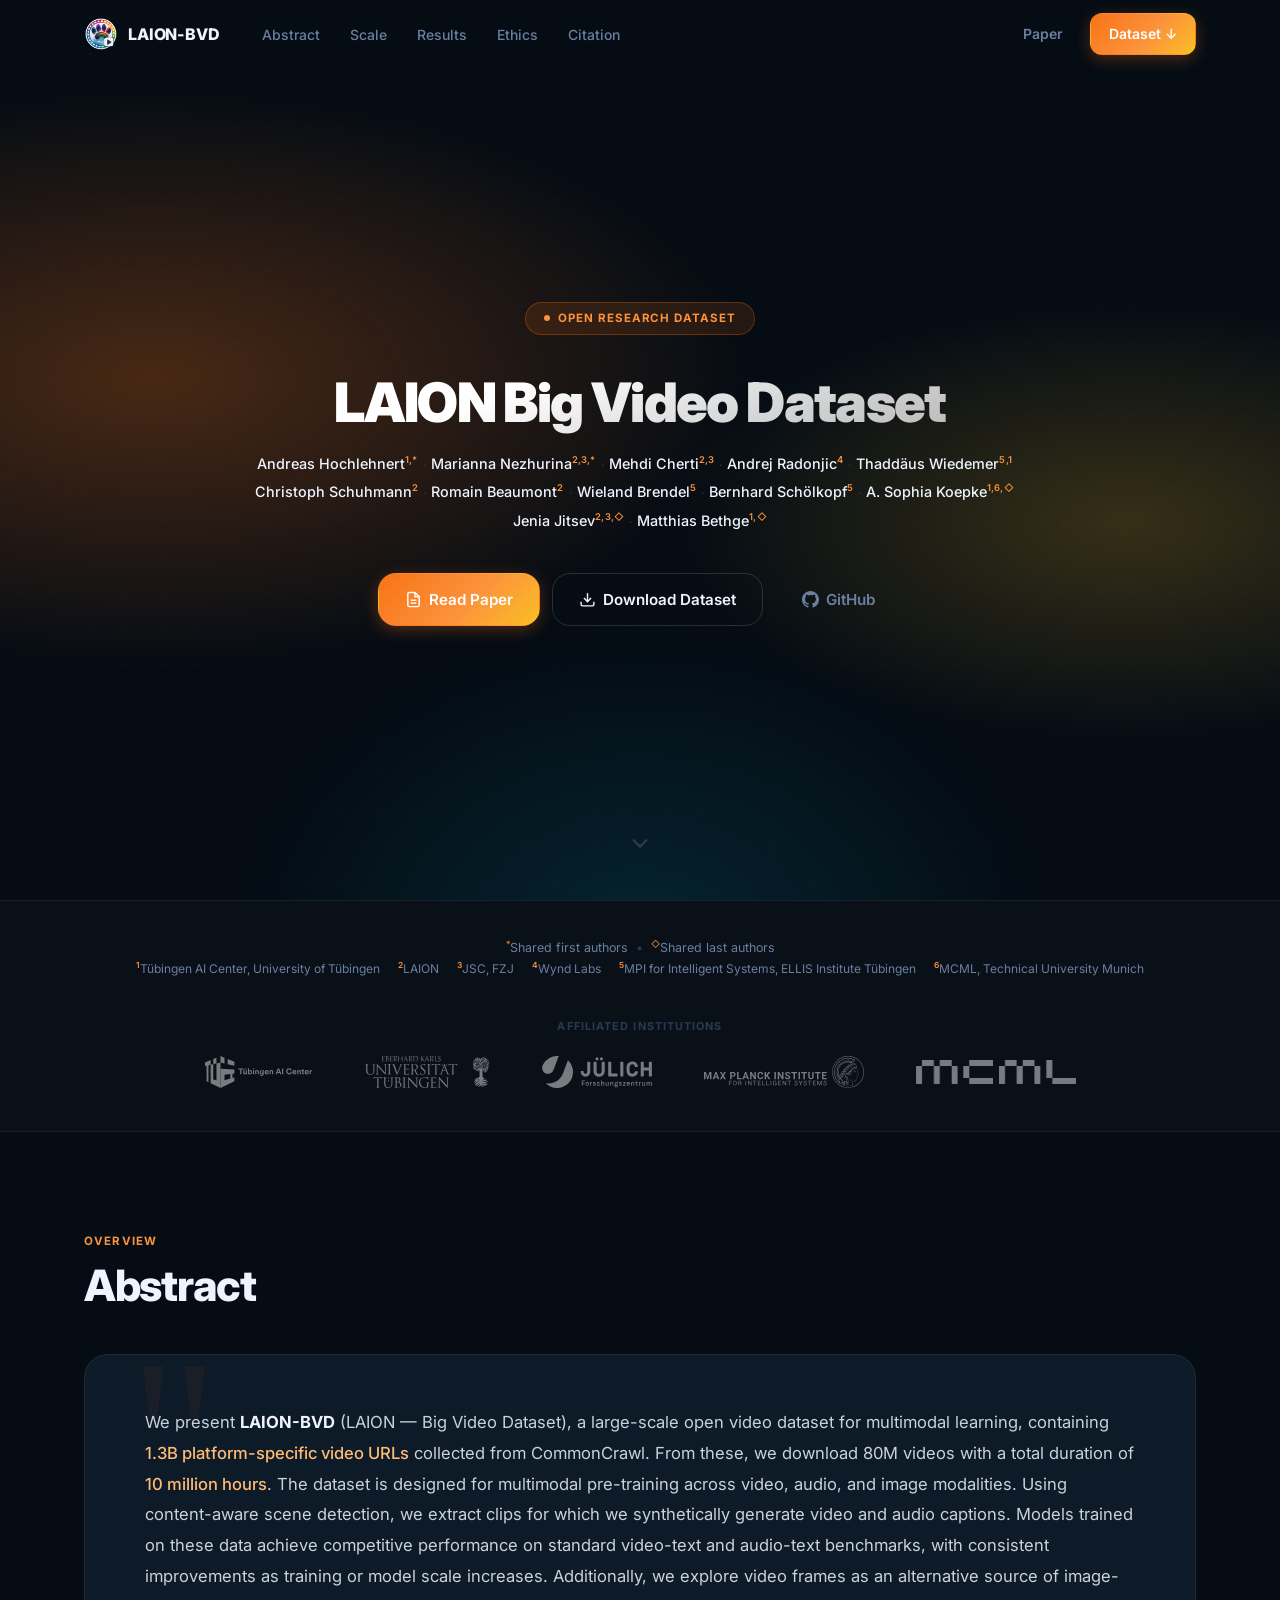
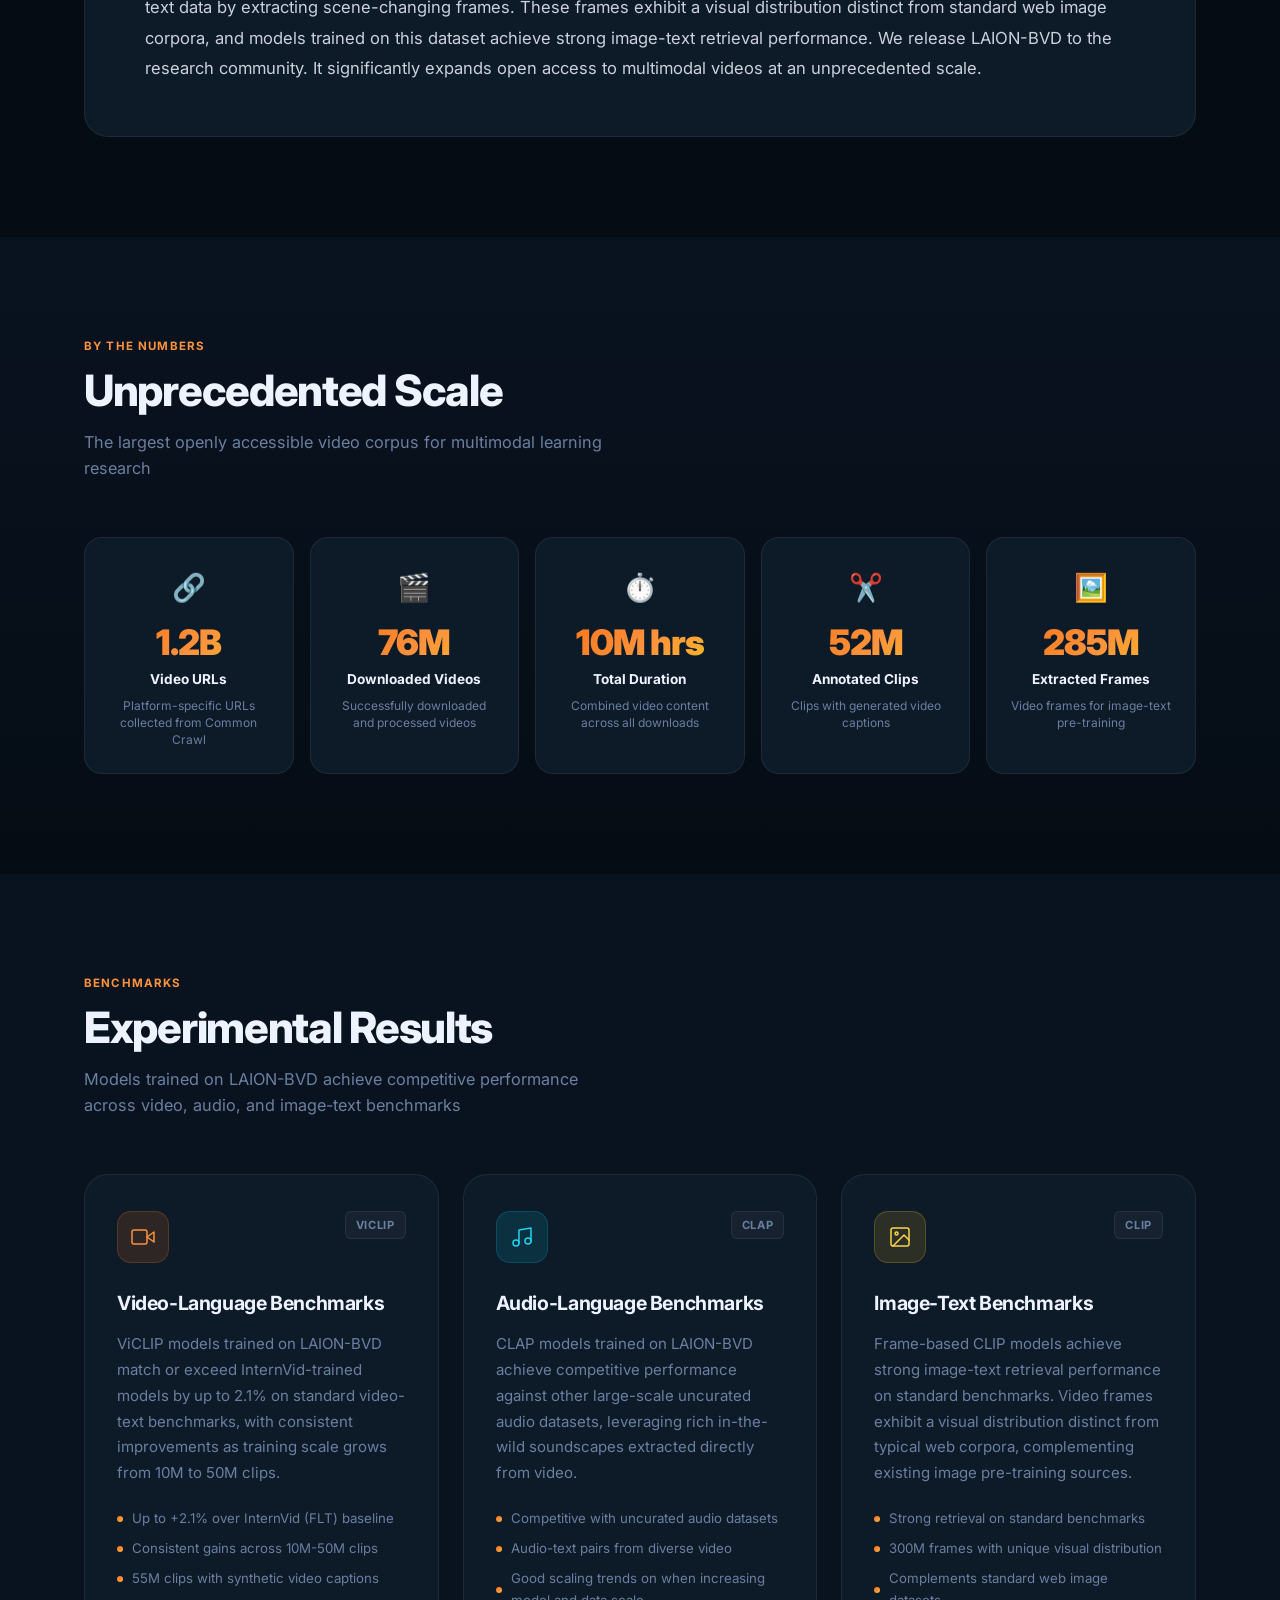
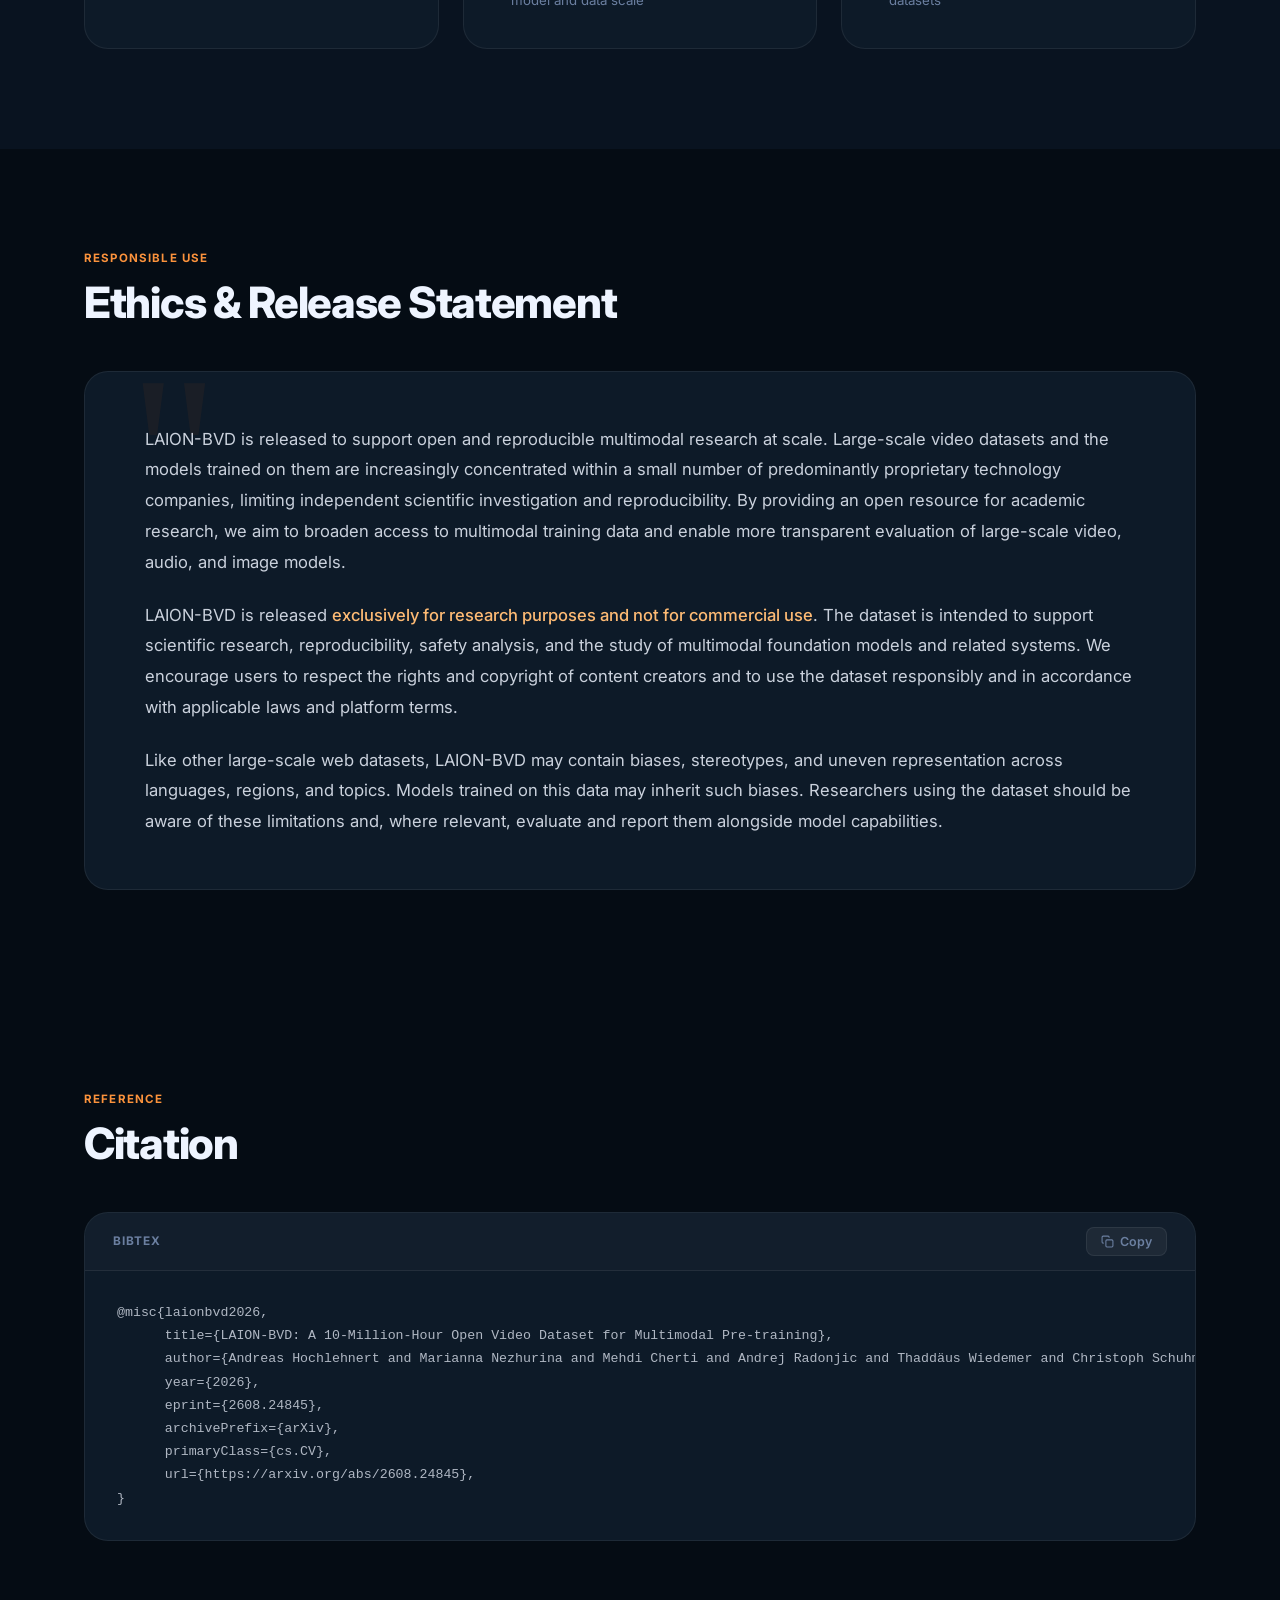
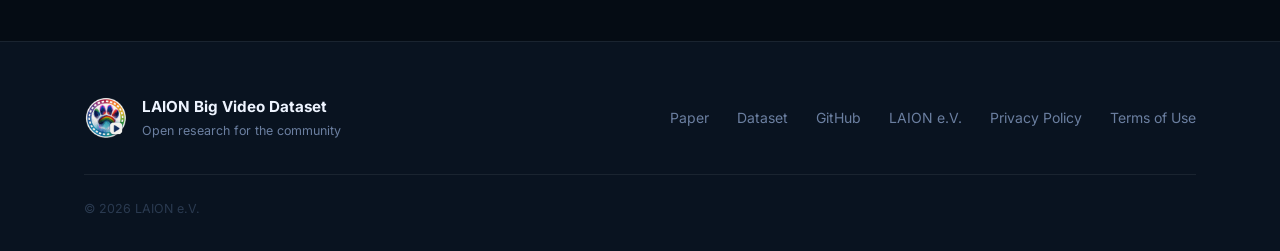
==== commit dd08c68d: "Add arxiv link and citation" ====
--- a/docs/index.html
+++ b/docs/index.html
@@ -31,7 +31,7 @@
                 <li><a href="#citation"  class="nav-link">Citation</a></li>
             </ul>
             <div class="nav-actions">
-                <a href="#" class="btn btn-ghost">Paper</a>
+                <a href="https://arxiv.org/abs/2608.24845" class="btn btn-ghost">Paper</a>
                 <a href="download.html" class="btn btn-primary">Dataset&nbsp;↓</a>
             </div>
             <button class="nav-toggle" id="navToggle" aria-label="Toggle menu">
@@ -105,7 +105,7 @@
             </div> -->
 
             <div class="hero-cta reveal-up delay-2">
-                <a href="#" class="btn btn-primary btn-lg">
+                <a href="https://arxiv.org/abs/2608.24845" class="btn btn-primary btn-lg">
                     <svg class="btn-icon" xmlns="http://www.w3.org/2000/svg" viewBox="0 0 24 24" fill="none" stroke="currentColor" stroke-width="2"><path d="M14 2H6a2 2 0 0 0-2 2v16a2 2 0 0 0 2 2h12a2 2 0 0 0 2-2V8z"/><polyline points="14 2 14 8 20 8"/><line x1="16" y1="13" x2="8" y2="13"/><line x1="16" y1="17" x2="8" y2="17"/></svg>
                     Read Paper
                 </a>
@@ -320,13 +320,13 @@
                     </button>
                 </div>
                 <pre class="citation-pre" id="citationCode">@misc{laionbvd2026,
-  title     = {LAION-BVD: A 10-Million-Hour Open Video Dataset for Multimodal Pre-training},
-  author    = {Andreas Hochlehnert and Marianna Nezhurina and Mehdi Cherti and
-               Andrej Radonjic and Thaddäus Wiedemer and Christoph Schuhmann and
-               Romain Beaumont and Wieland Brendel and Bernhard Schölkopf and
-               A. Sophia Koepke and Jenia Jitsev and Matthias Bethge},
-  year      = {2026},
-  url       = {https://projects.laion.ai/bvd/}
+      title={LAION-BVD: A 10-Million-Hour Open Video Dataset for Multimodal Pre-training}, 
+      author={Andreas Hochlehnert and Marianna Nezhurina and Mehdi Cherti and Andrej Radonjic and Thaddäus Wiedemer and Christoph Schuhmann and Romain Beaumont and Wieland Brendel and Bernhard Schölkopf and A. Sophia Koepke and Jenia Jitsev and Matthias Bethge},
+      year={2026},
+      eprint={2608.24845},
+      archivePrefix={arXiv},
+      primaryClass={cs.CV},
+      url={https://arxiv.org/abs/2608.24845}, 
 }</pre>
             </div>
         </div>
@@ -344,7 +344,7 @@
                     </div>
                 </div>
                 <nav class="footer-links">
-                    <a href="#">Paper</a>
+                    <a href="https://arxiv.org/abs/2608.24845">Paper</a>
                     <a href="download.html">Dataset</a>
                     <a href="https://github.com/LAION-AI/BVD">GitHub</a>
                     <a href="https://laion.ai">LAION e.V.</a>
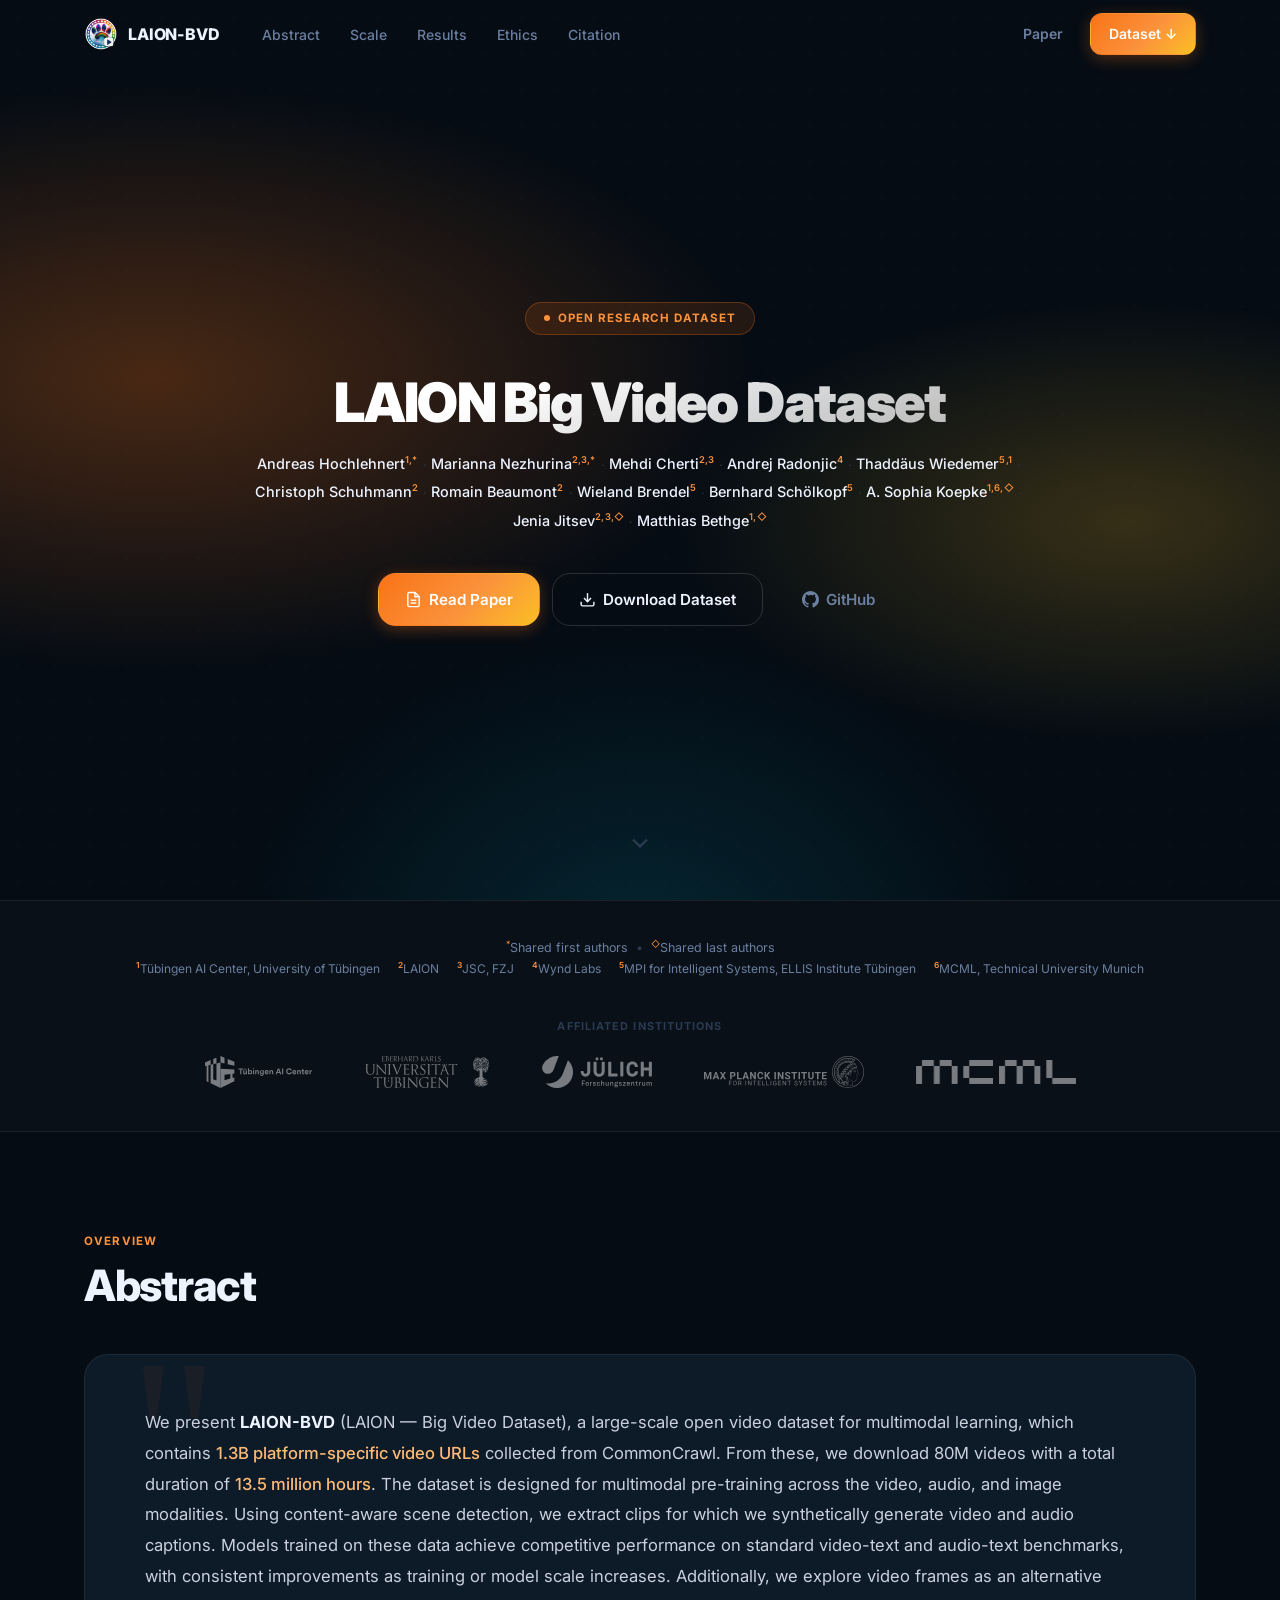
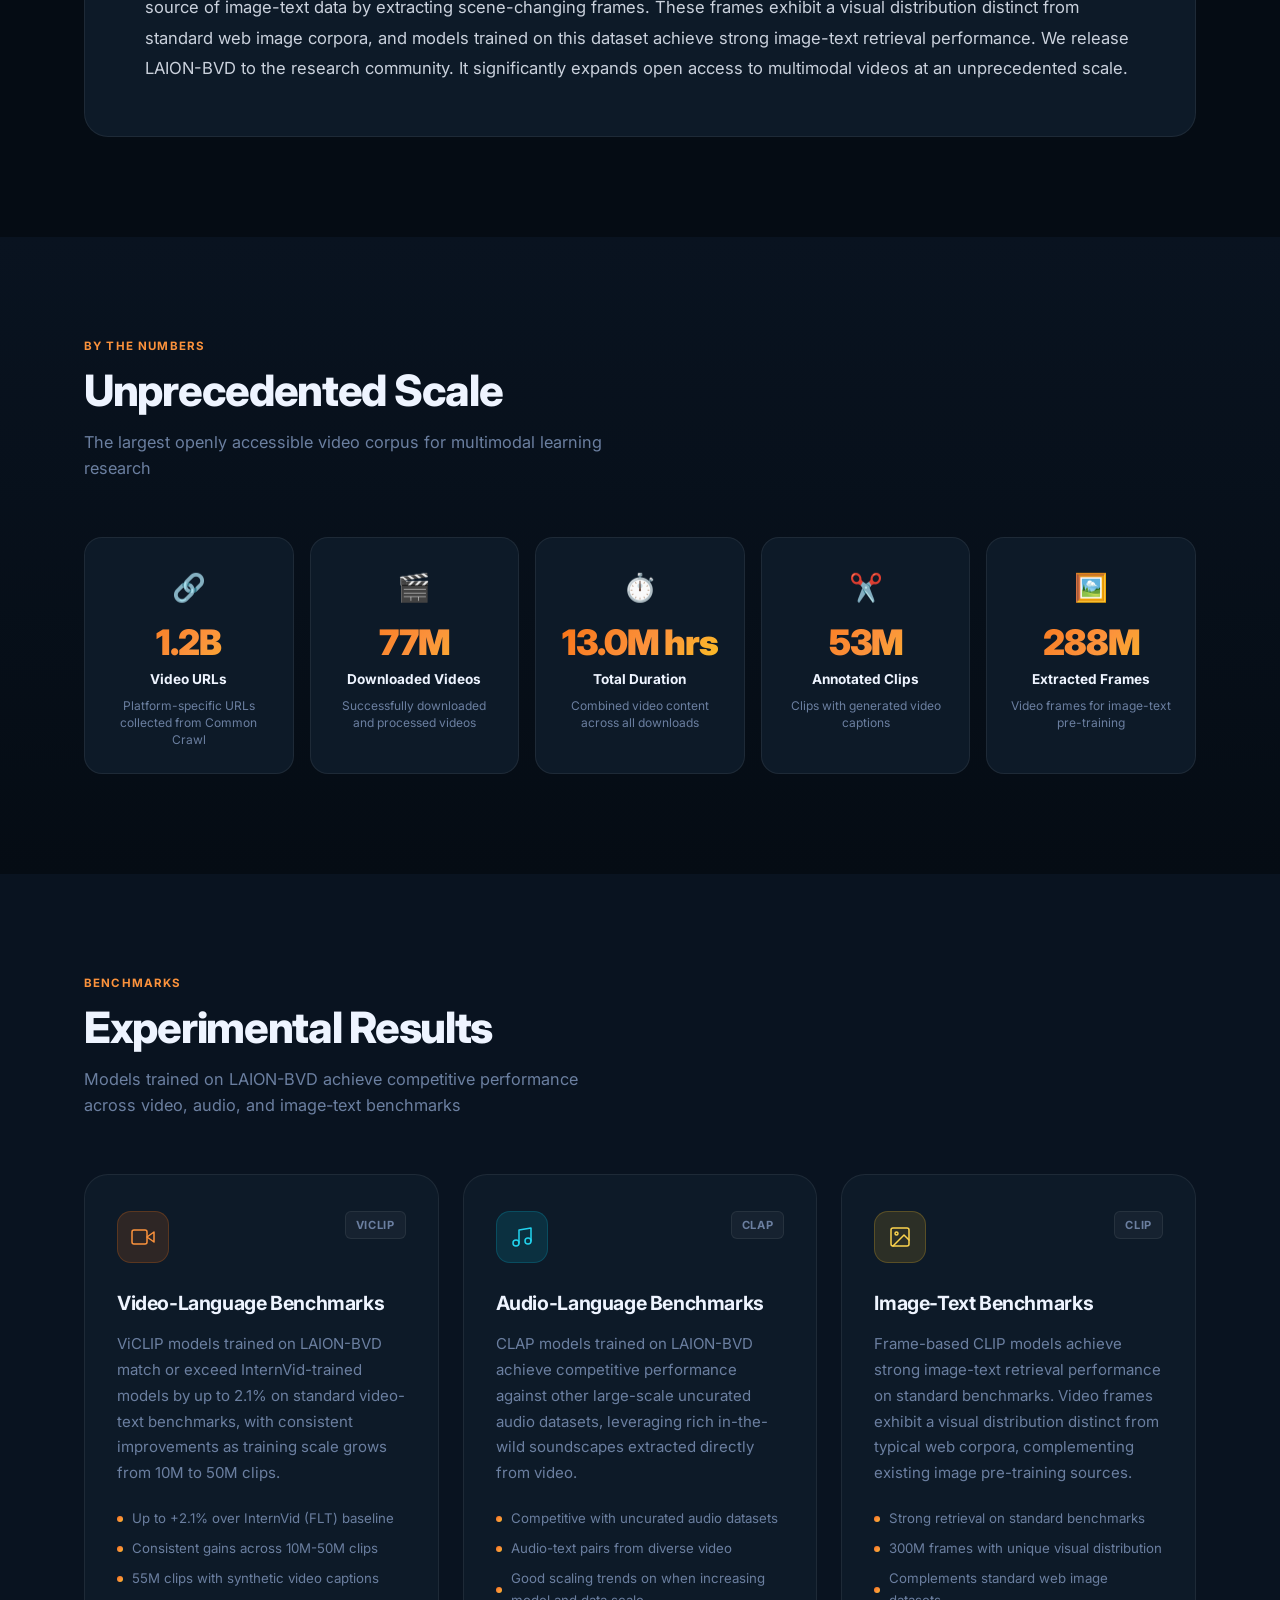
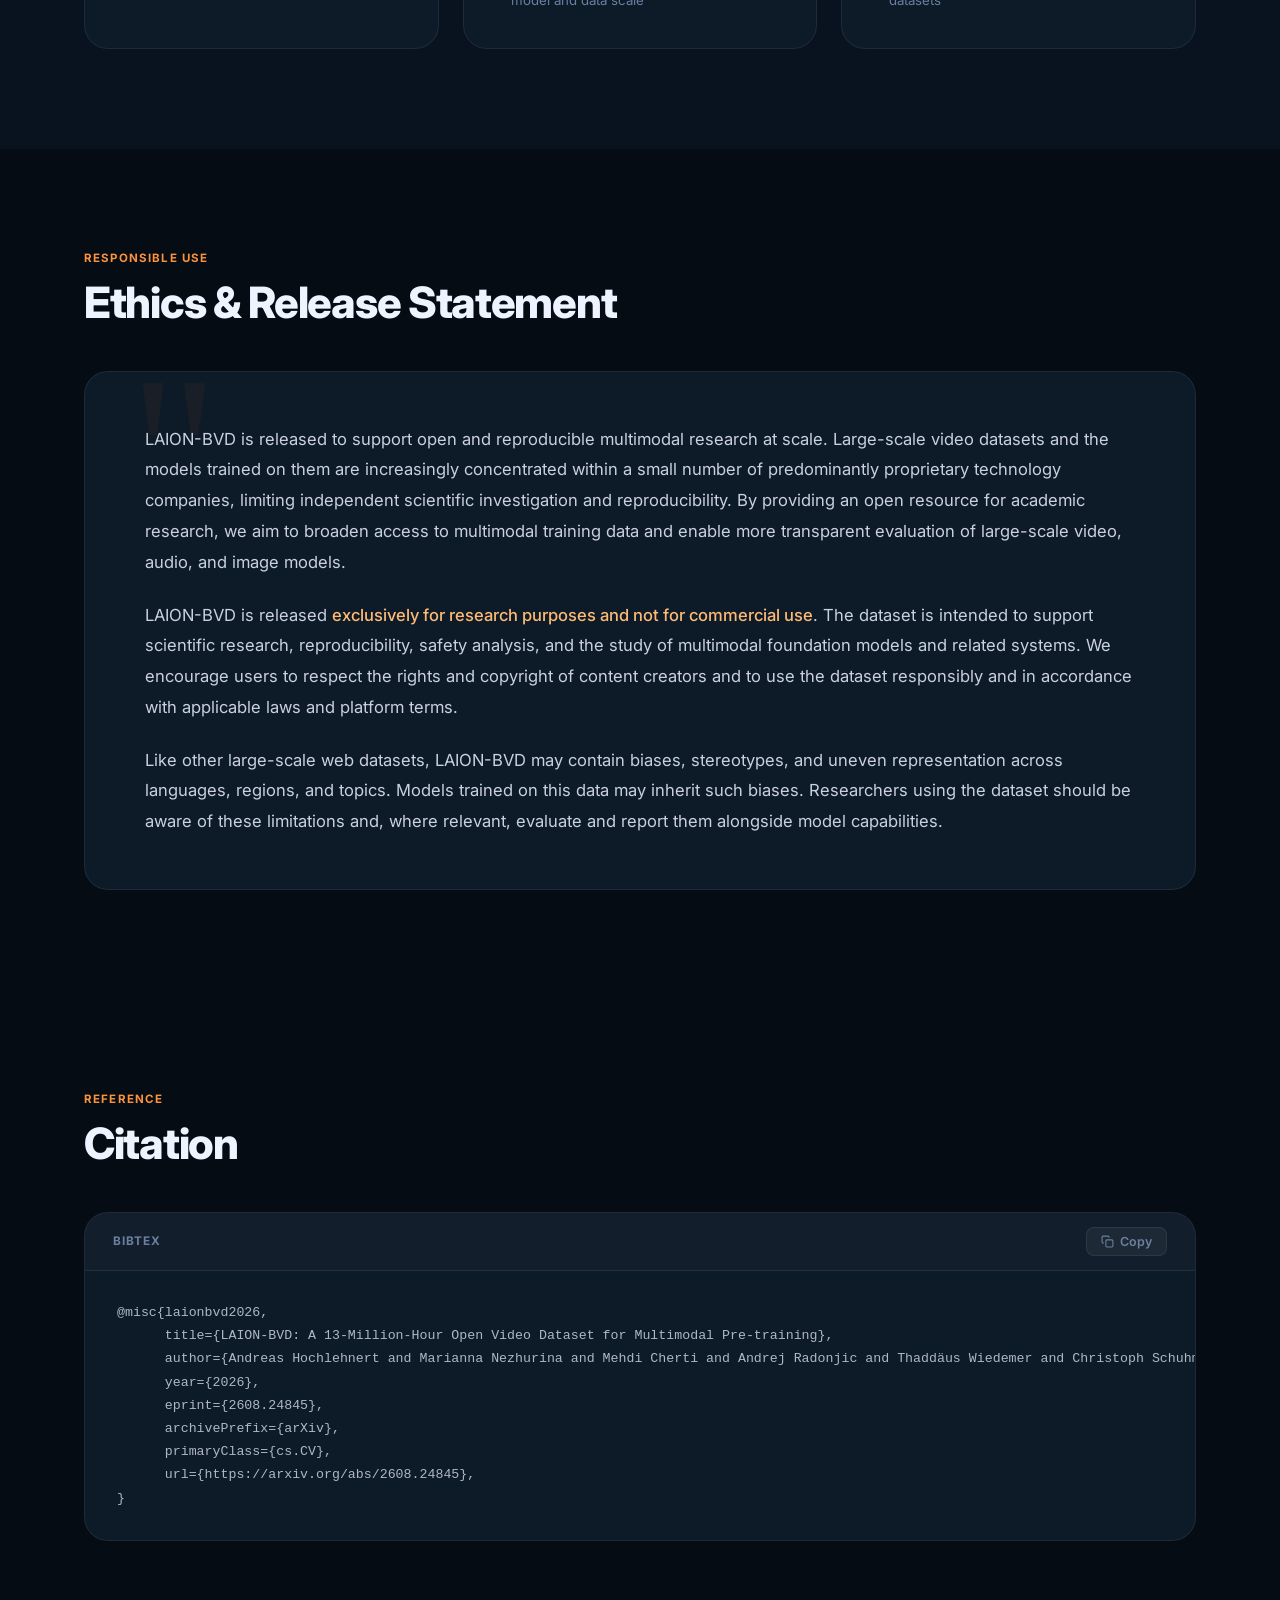
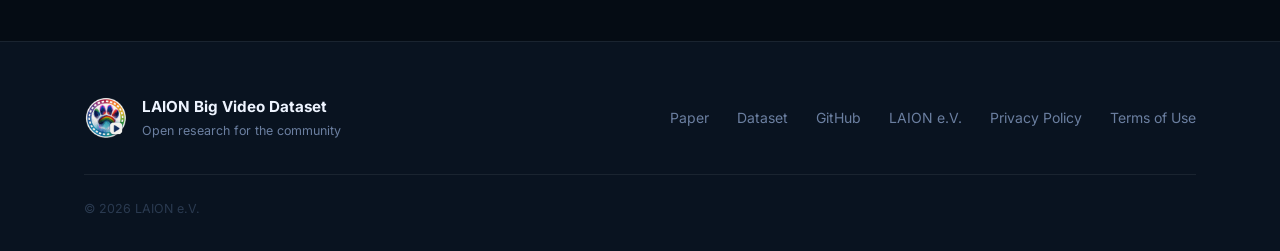
==== commit 93f8b4ae: "Update total video duration to 13.5M hours" ====
--- a/docs/index.html
+++ b/docs/index.html
@@ -4,7 +4,7 @@
     <meta charset="UTF-8">
     <meta name="viewport" content="width=device-width, initial-scale=1.0">
     <meta name="color-scheme" content="dark">
-    <meta name="description" content="LAION Big Video Dataset - A 10-Million-Hour Open Video Dataset for Multimodal Pre-training">
+    <meta name="description" content="LAION Big Video Dataset - A 13-Million-Hour Open Video Dataset for Multimodal Pre-training">
     <title>LAION Big Video Dataset</title>
     <link rel="icon" type="image/png" href="logos/logo-128.png">
     <link rel="apple-touch-icon" href="logos/apple-touch-icon.png">
@@ -54,7 +54,7 @@
             <h1 class="hero-title reveal-up">LAION Big Video Dataset</h1>
 
             <!-- <p class="hero-subtitle reveal-up delay-2">
-                A 10-Million-Hour Open Web Video Corpus for<br>
+                A 13-Million-Hour Open Web Video Corpus for<br>
                 Video, Audio, and Image-Text Pre-training
             </p> -->
 
@@ -162,7 +162,7 @@
 
             <div class="abstract-card reveal-up">
                 <p>
-                    We present <strong>LAION-BVD</strong> (LAION &mdash; Big Video Dataset), a large-scale open video dataset for multimodal learning, containing <em>1.3B platform-specific video URLs</em> collected from CommonCrawl. From these, we download 80M videos with a total duration of <em>10 million hours</em>. The dataset is designed for multimodal pre-training across video, audio, and image modalities.
+                    We present <strong>LAION-BVD</strong> (LAION &mdash; Big Video Dataset), a large-scale open video dataset for multimodal learning, which contains <em>1.3B platform-specific video URLs</em> collected from CommonCrawl. From these, we download 80M videos with a total duration of <em>13.5 million hours</em>. The dataset is designed for multimodal pre-training across the video, audio, and image modalities.
                     Using content-aware scene detection, we extract clips for which we synthetically generate video and audio captions. Models trained on these data achieve competitive performance on standard video-text and audio-text benchmarks, with consistent improvements as training or model scale increases.
                     Additionally, we explore video frames as an alternative source of image-text data by extracting scene-changing frames. These frames exhibit a visual distribution distinct from standard web image corpora, and models trained on this dataset achieve strong image-text retrieval performance.
                     We release LAION-BVD to the research community. It significantly expands open access to multimodal videos at an unprecedented scale.
@@ -193,7 +193,7 @@
                 </div>
                 <div class="stat-card reveal-up delay-2">
                     <div class="stat-emoji">⏱️</div>
-                    <div class="stat-number" data-val="10" data-suffix="M hrs">0</div>
+                    <div class="stat-number" data-val="13.5" data-dec="1" data-suffix="M hrs">0</div>
                     <div class="stat-label">Total Duration</div>
                     <p class="stat-desc">Combined video content across all downloads</p>
                 </div>
@@ -320,7 +320,7 @@
                     </button>
                 </div>
                 <pre class="citation-pre" id="citationCode">@misc{laionbvd2026,
-      title={LAION-BVD: A 10-Million-Hour Open Video Dataset for Multimodal Pre-training}, 
+      title={LAION-BVD: A 13-Million-Hour Open Video Dataset for Multimodal Pre-training}, 
       author={Andreas Hochlehnert and Marianna Nezhurina and Mehdi Cherti and Andrej Radonjic and Thaddäus Wiedemer and Christoph Schuhmann and Romain Beaumont and Wieland Brendel and Bernhard Schölkopf and A. Sophia Koepke and Jenia Jitsev and Matthias Bethge},
       year={2026},
       eprint={2608.24845},
